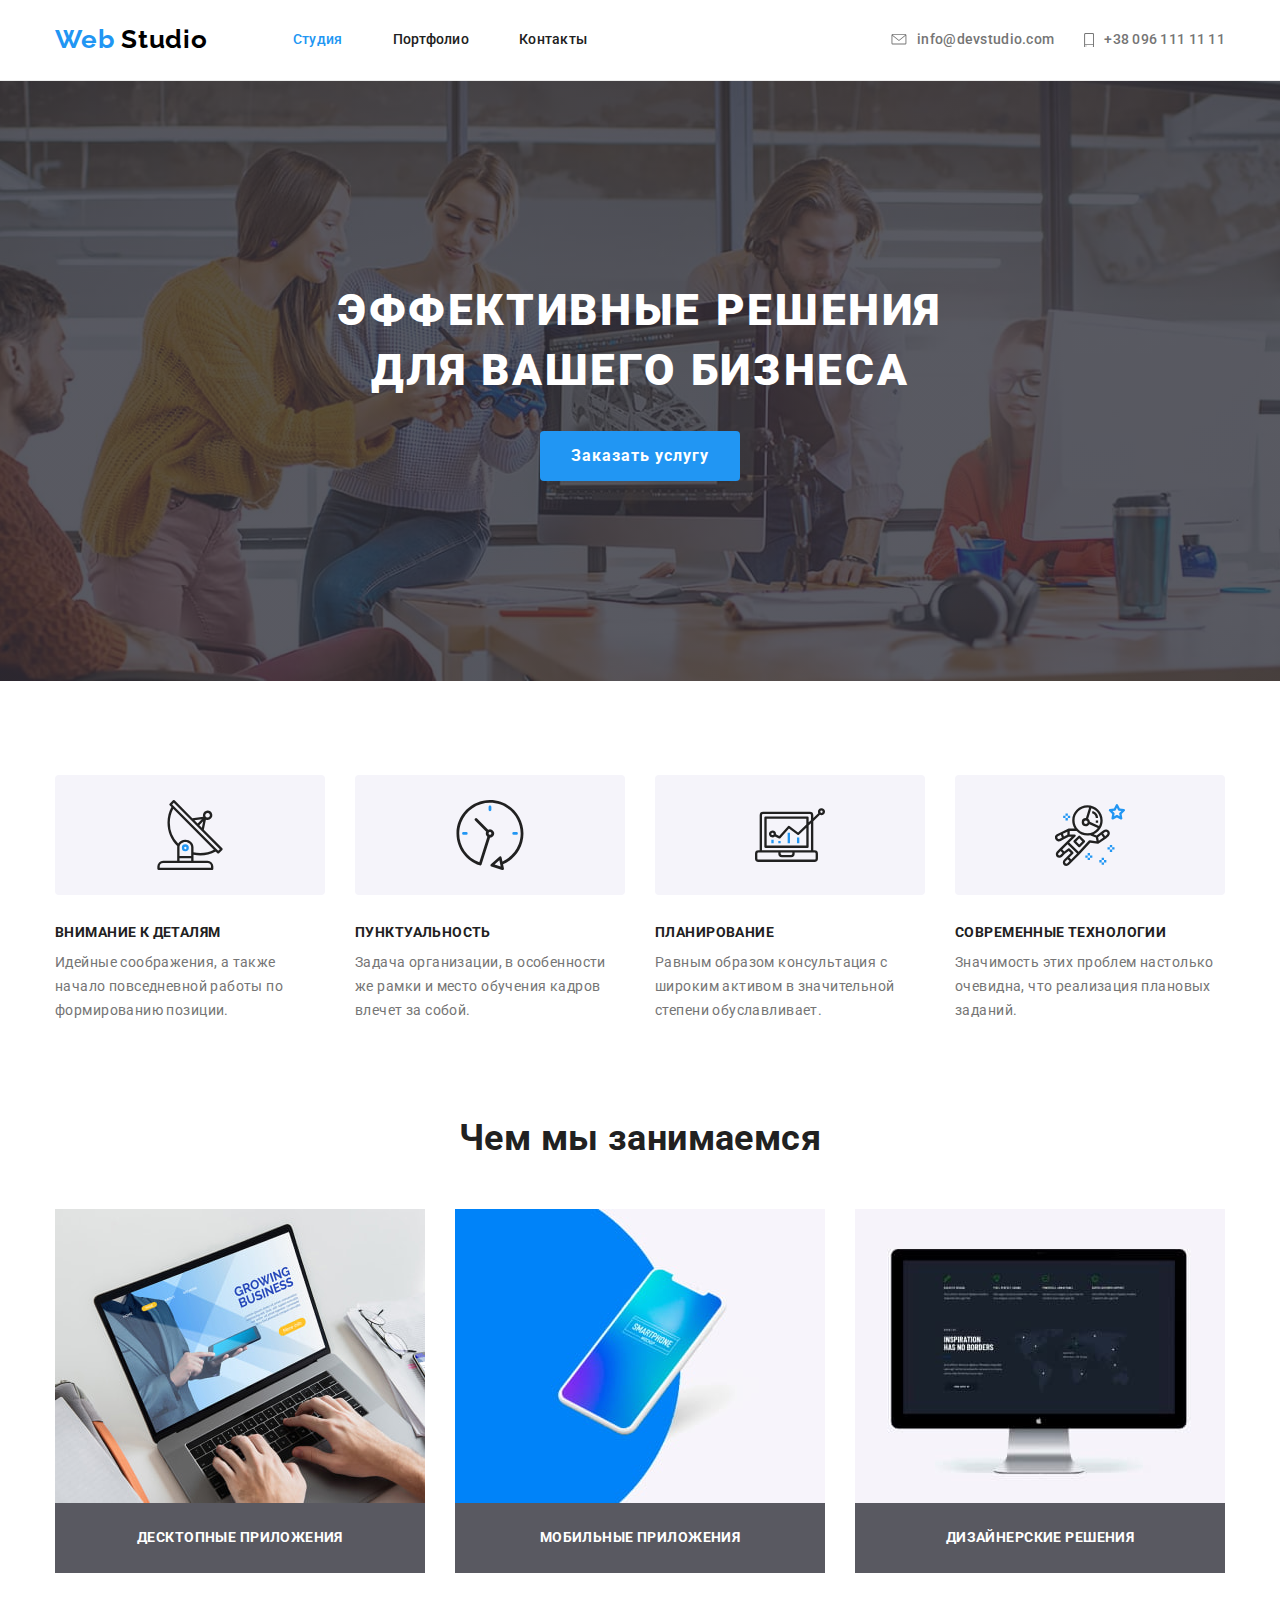
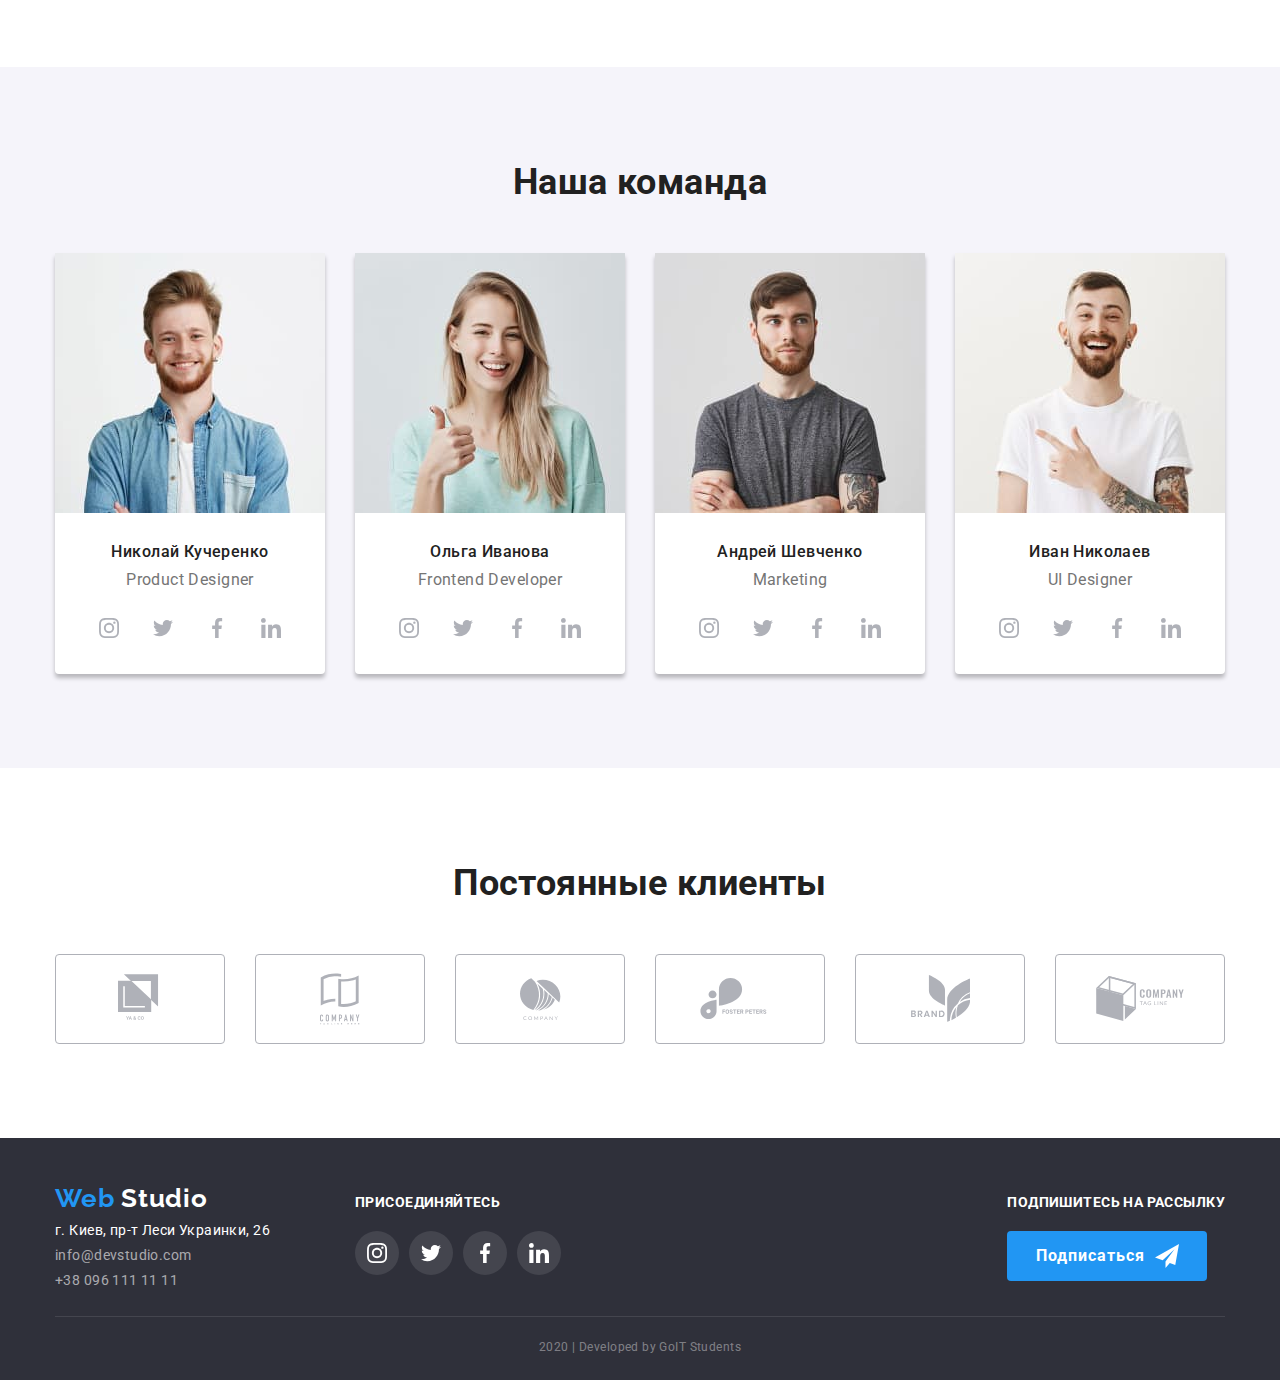
==== index.html @ 485a9eb7 "оборачивает контент секций в див контейнер" ====
<!DOCTYPE html>
<html lang="ru">
  <head>
    <meta charset="UTF-8" />
    <meta name="viewport" content="width=device-width, initial-scale=1.0" />
    <title>Вэб-студия</title>
    <link
      href="https://fonts.googleapis.com/css2?family=Raleway:wght@700&family=Roboto:wght@400;500;700;900&display=swap"
      rel="stylesheet"
    />
    <link
      rel="stylesheet"
      href="https://cdnjs.cloudflare.com/ajax/libs/modern-normalize/0.6.0/modern-normalize.min.css"
    />
    <link rel="stylesheet" href="./css/styles.css" />
  </head>
  <body>
    <!-- Header -->
    <header class="page-header">
      <div class="container page-header__container">
        <nav class="site-nav">
          <a href="./index.html" class="logo site-nav__logo"
            >Web <span class="logo__text">Studio</span></a
          >
          <ul class="nav-list list">
            <li class="nav-list__item">
              <a
                href="./index.html"
                class="link nav-list__link nav-list__link_current"
                >Студия</a
              >
            </li>
            <li class="nav-list__item">
              <a href="./portfolio.html" class="link nav-list__link"
                >Портфолио</a
              >
            </li>
            <li class="nav-list__item">
              <a href="" class="link nav-list__link">Контакты</a>
            </li>
          </ul>
        </nav>
        <ul class="contacts-list list">
          <li class="contacts-list__item">
            <a
              href="mailto:info@devstudio.com"
              class="contacts-list__link link"
              aria-label="Написать на электорнную почту info@devstudio.com"
              ><svg class="contacts-icon" width="16" height="11.2">
                <use href="./images/symbol-defs.svg#envelope"></use></svg
              >info@devstudio.com</a
            >
          </li>
          <li class="contacts-list__item">
            <a
              href="tel:+380961111111"
              class="contacts-list__link link"
              aria-label="Позвонить по номеру +380961111111"
              ><svg class="contacts-icon" width="10" height="14.94">
                <use href="./images/symbol-defs.svg#smartphone"></use>
              </svg>
              +38 096 111 11 11</a
            >
          </li>
        </ul>
      </div>
    </header>
    <main>
      <!-- Hero -->
      <section class="hero">
        <h1 class="hero__title">Эффективные решения для вашего бизнеса</h1>
        <a href="" class="link button hero__button" aria-label="Заказать услугу"
          >Заказать услугу</a
        >
      </section>
      <!-- Features -->
      <section class="section features">
        <div class="container">
          <h2 class="visually-hidden section__title">Наши преимущества</h2>
          <ul class="list features-list cards">
            <li class="features-list__item">
              <svg class="features-list__icon" width="270" height="120">
                <use href="./images/symbol-defs.svg#antenna"></use>
              </svg>
              <h3 class="title features-list__title">Внимание к деталям</h3>
              <p class="features-list__text">
                Идейные соображения, а также начало повседневной работы по
                формированию позиции.
              </p>
            </li>
            <li class="features-list__item">
              <svg class="features-list__icon" width="270" height="120">
                <use href="./images/symbol-defs.svg#clock"></use>
              </svg>
              <h3 class="title features-list__title">Пунктуальность</h3>
              <p class="features-list__text">
                Задача организации, в особенности же рамки и место обучения
                кадров влечет за собой.
              </p>
            </li>
            <li class="features-list__item">
              <svg class="features-list__icon" width="270" height="120">
                <use href="./images/symbol-defs.svg#diagram"></use>
              </svg>
              <h3 class="title features-list__title">Планирование</h3>
              <p class="features-list__text">
                Равным образом консультация с широким активом в значительной
                степени обуславливает.
              </p>
            </li>
            <li class="features-list__item">
              <svg class="features-list__icon" width="270" height="120">
                <use href="./images/symbol-defs.svg#astronaut"></use>
              </svg>
              <h3 class="title features-list__title">Современные технологии</h3>
              <p class="features-list__text">
                Значимость этих проблем настолько очевидна, что реализация
                плановых заданий.
              </p>
            </li>
          </ul>
        </div>
      </section>
      <!-- Benefits -->
      <section class="section benefits">
        <div class="container">
          <h2 class="section__title title">Чем мы занимаемся</h2>
          <ul class="list benefits-list cards">
            <li class="benefits-list__item">
              <img
                src="./images/desktop-apps-image.jpg"
                alt="ноутбук"
                width="370"
                height="294"
              />
              <h3 class="benefits-list__title">Десктопные приложения</h3>
            </li>
            <li class="benefits-list__item">
              <img
                src="./images/mobile-apps-image.jpg"
                alt="смартфон"
                width="370"
                height="294"
              />
              <h3 class="benefits-list__title">Мобильные приложения</h3>
            </li>
            <li class="benefits-list__item">
              <img
                src="./images/design-solutions-image.jpg"
                alt="монитор"
                width="370"
                height="294"
              />
              <h3 class="benefits-list__title">Дизайнерские решения</h3>
            </li>
          </ul>
        </div>
      </section>
      <!-- Team -->
      <section class="team section">
        <div class="container">
          <h2 class="section__title title">Наша команда</h2>
          <ul class="team-list list cards">
            <li class="team-list__item">
              <img
                src="./images/team-photos/john-smith.jpg"
                alt=""
                width="270"
                height="260"
                class="photo"
              />
              <h3 class="title name">Николай Кучеренко</h3>
              <p lang="en" class="pos">Product Designer</p>
              <ul class="socials list">
                <li class="socials__item">
                  <a
                    href=""
                    aria-label="ссылка на Instagram"
                    class="socials__link link"
                    ><svg class="socials-icon" width="20" height="20">
                      <use href="./images/symbol-defs.svg#instagram"></use></svg
                  ></a>
                </li>
                <li class="socials__item">
                  <a
                    href=""
                    aria-label="ссылка на Twitter"
                    class="socials__link link"
                    ><svg class="socials-icon" width="20" height="20">
                      <use href="./images/symbol-defs.svg#twitter"></use></svg
                  ></a>
                </li>
                <li class="socials__item">
                  <a
                    href=""
                    aria-label="ссылка на Facebook"
                    class="socials__link link"
                    ><svg class="socials-icon" width="20" height="20">
                      <use href="./images/symbol-defs.svg#facebook"></use></svg
                  ></a>
                </li>
                <li class="socials__item">
                  <a
                    href=""
                    aria-label="ссылка на LinkedIn"
                    class="socials__link link"
                    ><svg class="socials-icon" width="20" height="20">
                      <use href="./images/symbol-defs.svg#linkedin"></use></svg
                  ></a>
                </li>
              </ul>
            </li>
            <li class="team-list__item">
              <img
                src="./images/team-photos/marta-stewart.jpg"
                alt=""
                width="270"
                height="260"
                class="photo"
              />
              <h3 class="title name">Ольга Иванова</h3>
              <p lang="en" class="pos">Frontend Developer</p>
              <ul class="socials list">
                <li class="socials__item">
                  <a
                    href=""
                    aria-label="ссылка на Instagram"
                    class="socials__link link"
                    ><svg class="socials-icon" width="20" height="20">
                      <use href="./images/symbol-defs.svg#instagram"></use></svg
                  ></a>
                </li>
                <li class="socials__item">
                  <a
                    href=""
                    aria-label="ссылка на Twitter"
                    class="socials__link link"
                    ><svg class="socials-icon" width="20" height="20">
                      <use href="./images/symbol-defs.svg#twitter"></use></svg
                  ></a>
                </li>
                <li class="socials__item">
                  <a
                    href=""
                    aria-label="ссылка на Facebook"
                    class="socials__link link"
                    ><svg class="socials-icon" width="20" height="20">
                      <use href="./images/symbol-defs.svg#facebook"></use></svg
                  ></a>
                </li>
                <li class="socials__item">
                  <a
                    href=""
                    aria-label="ссылка на LinkedIn"
                    class="socials__link link"
                    ><svg class="socials-icon" width="20" height="20">
                      <use href="./images/symbol-defs.svg#linkedin"></use></svg
                  ></a>
                </li>
              </ul>
            </li>
            <li class="team-list__item">
              <img
                src="./images/team-photos/robert-jakis.jpg"
                alt=""
                width="270"
                height="260"
                class="photo"
              />
              <h3 class="title name">Андрей Шевченко</h3>
              <p lang="en" class="pos">Marketing</p>
              <ul class="socials list">
                <li class="socials__item">
                  <a
                    href=""
                    aria-label="ссылка на Instagram"
                    class="socials__link link"
                    ><svg class="socials-icon" width="20" height="20">
                      <use href="./images/symbol-defs.svg#instagram"></use></svg
                  ></a>
                </li>
                <li class="socials__item">
                  <a
                    href=""
                    aria-label="ссылка на Twitter"
                    class="socials__link link"
                    ><svg class="socials-icon" width="20" height="20">
                      <use href="./images/symbol-defs.svg#twitter"></use></svg
                  ></a>
                </li>
                <li class="socials__item">
                  <a
                    href=""
                    aria-label="ссылка на Facebook"
                    class="socials__link link"
                    ><svg class="socials-icon" width="20" height="20">
                      <use href="./images/symbol-defs.svg#facebook"></use></svg
                  ></a>
                </li>
                <li class="socials__item">
                  <a
                    href=""
                    aria-label="ссылка на LinkedIn"
                    class="socials__link link"
                    ><svg class="socials-icon" width="20" height="20">
                      <use href="./images/symbol-defs.svg#linkedin"></use></svg
                  ></a>
                </li>
              </ul>
            </li>
            <li class="team-list__item">
              <img
                src="./images/team-photos/martin-doe.jpg"
                alt=""
                width="270"
                height="260"
                class="photo"
              />
              <h3 class="title name">Иван Николаев</h3>
              <p lang="en" class="pos">UI Designer</p>
              <ul class="socials list">
                <li class="socials__item">
                  <a
                    href=""
                    aria-label="ссылка на Instagram"
                    class="socials__link link"
                    ><svg class="socials-icon" width="20" height="20">
                      <use href="./images/symbol-defs.svg#instagram"></use></svg
                  ></a>
                </li>
                <li class="socials__item">
                  <a
                    href=""
                    aria-label="ссылка на Twitter"
                    class="socials__link link"
                    ><svg class="socials-icon" width="20" height="20">
                      <use href="./images/symbol-defs.svg#twitter"></use></svg
                  ></a>
                </li>
                <li class="socials__item">
                  <a
                    href=""
                    aria-label="ссылка на Facebook"
                    class="socials__link link"
                    ><svg class="socials-icon" width="20" height="20">
                      <use href="./images/symbol-defs.svg#facebook"></use></svg
                  ></a>
                </li>
                <li class="socials__item">
                  <a
                    href=""
                    aria-label="ссылка на LinkedIn"
                    class="socials__link link"
                    ><svg class="socials-icon" width="20" height="20">
                      <use href="./images/symbol-defs.svg#linkedin"></use></svg
                  ></a>
                </li>
              </ul>
            </li>
          </ul>
        </div>
      </section>
      <!-- Список клиентов -->
      <section class="clients section">
        <div class="container">
          <h2 class="section__title title">Постоянные клиенты</h2>
          <ul class="clients-list list cards">
            <li class="clients-list__item">
              <a
                href=""
                aria-label="ссылка на сайт клиента"
                class="clients-list__link link"
              >
                <svg
                  class="clients-list__logo"
                  width="44.27px"
                  height="49.23px"
                >
                  <use href="./images/symbol-defs.svg#logo1"></use>
                </svg>
              </a>
            </li>
            <li class="clients-list__item">
              <a
                href=""
                aria-label="ссылка на сайт клиента"
                class="clients-list__link link"
              >
                <svg class="clients-list__logo" width="40px" height="52px">
                  <use href="./images/symbol-defs.svg#logo2"></use>
                </svg>
              </a>
            </li>
            <li class="clients-list__item">
              <a
                href=""
                aria-label="ссылка на сайт клиента"
                class="clients-list__link link"
                ><svg class="clients-list__logo" width="41px" height="42.6px">
                  <use href="./images/symbol-defs.svg#logo3"></use>
                </svg>
              </a>
            </li>
            <li class="clients-list__item">
              <a
                href=""
                aria-label="ссылка на сайт клиента"
                class="clients-list__link link"
              >
                <svg
                  class="clients-list__logo"
                  width="79.66px"
                  height="42.02px"
                >
                  <use href="./images/symbol-defs.svg#logo4"></use>
                </svg>
              </a>
            </li>
            <li class="clients-list__item">
              <a
                href=""
                aria-label="ссылка на сайт клиента"
                class="clients-list__link link"
              >
                <svg class="clients-list__logo" width="59px" height="47px">
                  <use href="./images/symbol-defs.svg#logo5"></use></svg
              ></a>
            </li>
            <li class="clients-list__item">
              <a
                href=""
                aria-label="ссылка на сайт клиента"
                class="clients-list__link link"
                ><svg
                  class="clients-list__logo"
                  width="88.48px"
                  height="45.44px"
                >
                  <use href="./images/symbol-defs.svg#logo6"></use></svg
              ></a>
            </li>
          </ul>
        </div>
      </section>
    </main>
    <!-- Футер -->
    <footer class="footer">
      <div class="container footer-container">
        <address class="address-block">
          <a href="./index.html" class="logo"
            >Web <span class="logo__text_inverse">Studio</span></a
          >
          <p class="address">г. Киев, пр-т Леси Украинки, 26</p>
          <ul class="footer-contacts list">
            <li class="footer-contacts__item">
              <a
                href="mailto:info@devstudio.com"
                class="footer-contacts__link link"
                >info@devstudio.com</a
              >
            </li>
            <li class="footer-contacts__item">
              <a href="tel:+380961111111" class="footer-contacts__link link"
                >+38 096 111 11 11</a
              >
            </li>
          </ul>
        </address>
        <div class="socials-block">
          <!-- Призыв -->
          <b class="subscribe">присоединяйтесь</b>
          <ul class="socials list footer-socials">
            <li class="socials__item">
              <a
                href=""
                aria-label="ссылка на Instagram"
                class="socials__link link footer-socials__link"
                ><svg class="socials-icon" width="20" height="20">
                  <use href="./images/symbol-defs.svg#instagram"></use></svg
              ></a>
            </li>
            <li class="socials__item">
              <a
                href=""
                aria-label="ссылка на Twitter"
                class="socials__link link footer-socials__link"
                ><svg class="socials-icon" width="20" height="20">
                  <use href="./images/symbol-defs.svg#twitter"></use></svg
              ></a>
            </li>
            <li class="socials__item">
              <a
                href=""
                aria-label="ссылка на Facebook"
                class="socials__link link footer-socials__link"
                ><svg class="socials-icon" width="20" height="20">
                  <use href="./images/symbol-defs.svg#facebook"></use></svg
              ></a>
            </li>
            <li class="socials__item">
              <a
                href=""
                aria-label="ссылка на LinkedIn"
                class="socials__link link footer-socials__link"
                ><svg class="socials-icon" width="20" height="20">
                  <use href="./images/symbol-defs.svg#linkedin"></use></svg
              ></a>
            </li>
          </ul>
        </div>
        <div class="subscribe-block">
          <!-- Призыв -->
          <b class="subscribe">Подпишитесь на рассылку</b>
          <!-- Форма подписки (пока не размечаем) -->
          <button type="button" class="button subscribe__button">
            Подписаться
            <svg class="send-icon" width="24" height="24">
              <use href="./images/symbol-defs.svg#send"></use>
            </svg>
          </button>
        </div>
      </div>
      <p lang="en" class="copyright">2020 | Developed by GoIT Students</p>
    </footer>
  </body>
</html>
---- css/styles.css ----
/* Нормализация по задаче от ментора*/
html {
  box-sizing: border-box;
}

*,
*::before,
*::after {
  box-sizing: inherit;
}

img {
  display: block;
  max-width: 100%;
  height: auto;
}

p {
  margin-top: 0;
  margin-bottom: 0;
}

address {
  font-style: normal;
}

/* основной цвет текста #757575; */
/* цвет текста заголовков #212121; */
/* белый #ffffff; */
/* цвет для ховера - акцент#2196f3; */
/* вторичный цвет фона #f5f4fa; */
/* цвет фона футера #2F303A; */
/* вторичный цвет текста футера rgba(255, 255, 255, 0.6); */
/* дополнительный цвет фона элементов rgba(47, 48, 58, 0.8);*/

:root {
  --primary-text-color: #757575;
  --title-text-color: #212121;
  --accent-color: #2196f3;
  --primary-white-color: #ffffff;
  --secondary-bg-color: #f5f4fa;
  --footer-bg-color: #2f303a;
  --border-icon-color: #afb1b8;
}

body {
  margin: 0;
  background-color: var(--primary-white-color);
  color: var(--primary-text-color);

  font-family: Roboto, sans-serif;
  letter-spacing: 0.03em;
  font-size: 14px;
}

/* сбрасываю стили спискам, заголовкам и ссылкам*/
.list {
  padding: 0;
  margin: 0;
  list-style: none;
}

.link {
  text-decoration: none;
}

h1,
h2,
h3,
h4,
h5,
h6 {
  margin: 0;
  padding: 0;
}

/* Задаю параметры для спрятанных элементов*/
.visually-hidden {
  position: absolute;
  width: 1px;
  height: 1px;
  margin: -1px;
  border: 0;
  padding: 0;
  clip: rect(0 0 0 0);
  overflow: hidden;
}
/*Задаю всем заголовкам цвет*/
.title {
  color: var(--title-text-color);
}

/* Logo */
.logo {
  display: inline-block;

  color: var(--accent-color);

  font-family: Raleway, sans-serif;
  font-weight: 700;
  font-size: 26px;
  letter-spacing: 0.03em;
  line-height: 1.2;
  text-decoration: none;
}

.logo__text {
  color: #000000;
}

.logo__text_inverse {
  color: var(--primary-white-color);
}

/* Header */
.page-header {
  border-bottom: 1px solid #ececec;
}

.container {
  width: 1200px;
  padding-left: 15px;
  padding-right: 15px;
  margin-left: auto;
  margin-right: auto;
}
.page-header__container {
  display: flex;
}

.site-nav,
.nav-list,
.contacts-list {
  display: flex;
  align-items: center;
}

.site-nav__logo {
  margin-right: 85px;
}

.nav-list__item:not(:last-child) {
  margin-right: 50px;
}

.nav-list__link,
.contacts-list__link {
  display: inline-block;
  padding-bottom: 32px;
  padding-top: 32px;

  font-weight: 500;
  font-size: 14px;
  line-height: 1.14;
  letter-spacing: 0.02em;
}

.nav-list__link {
  color: var(--title-text-color);
}

.nav-list__link:hover,
.nav-list__link:focus,
.contacts-list__link:hover,
.contacts-list__link:focus {
  color: var(--accent-color);
}

.nav-list__link_current {
  color: var(--accent-color);
}

.contacts-list {
  margin-left: auto;
}

.contacts-list__item:not(:last-child) {
  margin-right: 30px;
}

.contacts-list__link {
  display: flex;
  align-items: center;

  color: var(--primary-text-color);
}

.contacts-icon {
  margin-right: 10px;

  fill: currentColor;
}

/* Hero */
.hero {
  height: 600px;
  max-width: 1600px;
  margin-left: auto;
  margin-right: auto;
  padding-top: 200px;
  padding-bottom: 200px;

  background-color: var(--footer-bg-color);
  background-image: linear-gradient(
      rgba(47, 48, 58, 0.8),
      rgba(47, 48, 58, 0.8)
    ),
    url(../images/hero-bg.jpg);
  background-repeat: no-repeat;
  background-position: center;
}

.hero__title {
  width: 696px;
  height: 120px;
  margin-left: auto;
  margin-right: auto;
  margin-bottom: 30px;

  color: var(--primary-white-color);

  font-weight: 900;
  font-size: 44px;
  line-height: 1.36;
  text-align: center;
  letter-spacing: 0.06em;
  text-transform: uppercase;
}

.button {
  width: 200px;
  height: 50px;
  border: 0;
  border-radius: 4px;

  cursor: pointer;

  background-color: var(--accent-color);
  color: var(--primary-white-color);

  font-size: 16px;
  font-weight: 700;
  line-height: 1.87;
  text-align: center;
  letter-spacing: 0.06em;
}

.hero__button {
  display: block;
  margin-left: auto;
  margin-right: auto;
  padding-top: 10px;
  padding-bottom: 10px;
}

/* Секции основного контента*/
.section {
  padding-top: 94px;
  padding-bottom: 94px;
}

.cards {
  display: flex;
  justify-content: space-between;
}

/* Features - спрячем пока полностью заголовок секции */

.features-list__item {
  display: flex;
  flex-direction: column;
  width: 270px;
}

.features {
  padding-bottom: 0;
}

.features-list__title {
  margin-bottom: 10px;

  font-weight: 700;
  font-size: 14px;
  line-height: 1.14;
  text-transform: uppercase;
}

.features-list__text {
  font-size: 14px;
  line-height: 1.71;
}

/* Декорируем список Features иконками*/
.features-list__icon {
  margin-bottom: 30px;

  padding-top: 25px;
  padding-bottom: 25px;
  padding-left: 100px;
  padding-right: 100px;

  border-radius: 4px;

  background-color: var(--secondary-bg-color);
}

/* .features-list__item::before {
  content: "";
  height: 120px;
  border-radius: 4px;
  margin-bottom: 30px;

  background-color: var(--secondary-bg-color);
  background-repeat: no-repeat;
  background-position: center;
} */

/* .antenna::before {
  background-image: url(../images/svg-icons/antenna.svg);
}

.clock::before {
  background-image: url(../images/svg-icons/clock.svg);
}
.diagram::before {
  background-image: url(../images/svg-icons/diagram.svg);
}
.astronaut::before {
  background-image: url(../images/svg-icons/astronaut.svg);
} */

/* Benefits */

.section__title {
  margin-bottom: 50px;

  font-size: 36px;
  font-weight: 700;
  line-height: 1.17;
  text-align: center;
}

/* Позже сделаем эффект накладывания текста с фоном поверх картинки*/
.benefits-list__title {
  height: 70px;
  display: flex;
  align-items: center;
  justify-content: center;

  color: var(--primary-white-color);
  background-color: rgba(47, 48, 58, 0.8);

  font-size: 14px;
  line-height: 1.14;
  text-align: center;
  text-transform: uppercase;
}

/*Команда*/

.team {
  background-color: var(--secondary-bg-color);
}

.team-list__item {
  padding-bottom: 24px;
  border-bottom-left-radius: 4px;
  border-bottom-right-radius: 4px;

  background-color: var(--primary-white-color);
  box-shadow: 0px 4px 4px rgba(0, 0, 0, 0.25);
}

.photo {
  margin-bottom: 30px;
}

.name,
.pos {
  font-size: 16px;
  text-align: center;
}

.name {
  margin-bottom: 10px;
  font-weight: 500;
}

.pos {
  margin-top: 0;
  margin-bottom: 16px;
}

.socials__link {
  display: flex;
  align-items: center;
  justify-content: center;

  width: 44px;
  height: 44px;
  border-radius: 50%;

  color: var(--border-icon-color);
}

.socials__link:hover,
.socials__link:focus {
  color: var(--primary-white-color);
  background-color: var(--accent-color);
}

.socials {
  display: flex;
  justify-content: center;
}

.socials__item:not(:last-child) {
  margin-right: 10px;
}

/* Размечаем иконки соц-сетей */
.socials-icon {
  fill: currentColor;
}

/* Clients*/

.clients-list__link {
  display: flex;
  align-items: center;
  justify-content: center;

  width: 170px;
  height: 90px;

  border: 1px solid var(--border-icon-color);
  border-radius: 4px;

  color: var(--border-icon-color);
}

.clients-list__logo {
  fill: currentColor;
}

.clients-list__link:hover,
.clients-list__link:focus {
  color: var(--accent-color);
  border: 1px solid var(--accent-color);
}

/* Footer */

.footer {
  padding-top: 45px;

  background-color: var(--footer-bg-color);
}
.footer-container {
  display: flex;
  align-items: baseline;
  margin-bottom: 28px;
}

.address-block {
  margin-right: 85px;
}

.subscribe-block {
  margin-left: auto;
}

.address {
  margin-top: 8px;
  margin-bottom: 9px;

  color: var(--primary-white-color);

  font-weight: 400;
}

.footer-contacts__link {
  color: rgba(255, 255, 255, 0.6);
}

.footer-contacts__item:not(:last-child) {
  margin-bottom: 9px;
}

.subscribe {
  display: block;
  margin-bottom: 20px;

  color: var(--primary-white-color);

  line-height: 1.14;
  text-transform: uppercase;
}

.footer-socials__link {
  color: var(--primary-white-color);
  background-color: rgba(255, 255, 255, 0.1);
}

.subscribe__button {
  display: flex;
  justify-content: center;
  align-items: center;
}

.send-icon {
  margin-left: 10px;
  fill: currentColor;
}

.copyright {
  width: 1170px;
  margin-right: auto;
  margin-left: auto;
  padding-top: 18px;
  padding-bottom: 21px;
  border-top: 1px solid rgba(255, 255, 255, 0.1);

  color: rgba(255, 255, 255, 0.4);

  font-size: 12px;
  line-height: 2;
  text-align: center;
}

/*Portfolio*/
.filter {
  display: flex;
  justify-content: center;
  margin-bottom: 50px;
}

.filter__item {
  padding: 6px 22px;
  border: 0;
  border-radius: 4px;

  background-color: var(--secondary-bg-color);
  color: var(--title-text-color);

  font-family: Roboto, sans-serif;
  font-weight: 500;
  font-size: 16px;
  line-height: 1.62;
  letter-spacing: 0.03em;
  text-align: center;
}

.filter__item:hover,
.filter__item:focus {
  background-color: var(--accent-color);
  color: var(--primary-white-color);
  cursor: pointer;
}

.filter__item:not(:last-child) {
  margin-right: 8px;
}

/* Оформление списка карточек*/

.works {
  flex-wrap: wrap;
}

.works-card {
  box-shadow: 0px 4px 4px rgba(0, 0, 0, 0.25);
}

.works-card:nth-child(n + 4) {
  margin-top: 30px;
}

.works-card__content {
  padding-top: 20px;
  padding-bottom: 20px;
  padding-right: 24px;
  padding-left: 24px;

  border-bottom: 1px solid #eeeeee;
  border-left: 1px solid #eeeeee;
  border-right: 1px solid #eeeeee;
}

.works-card__title {
  margin-bottom: 4px;

  font-size: 18px;
  line-height: 2;
  letter-spacing: 0.06em;
}

.works-card__category {
  color: var(--primary-text-color);
  font-size: 16px;
  line-height: 1.87;
}

.works-card__desc {
  display: none;

  background-color: var(--accent-color);
  color: var(--primary-white-color);

  font-size: 18px;
  line-height: 1.56;
}
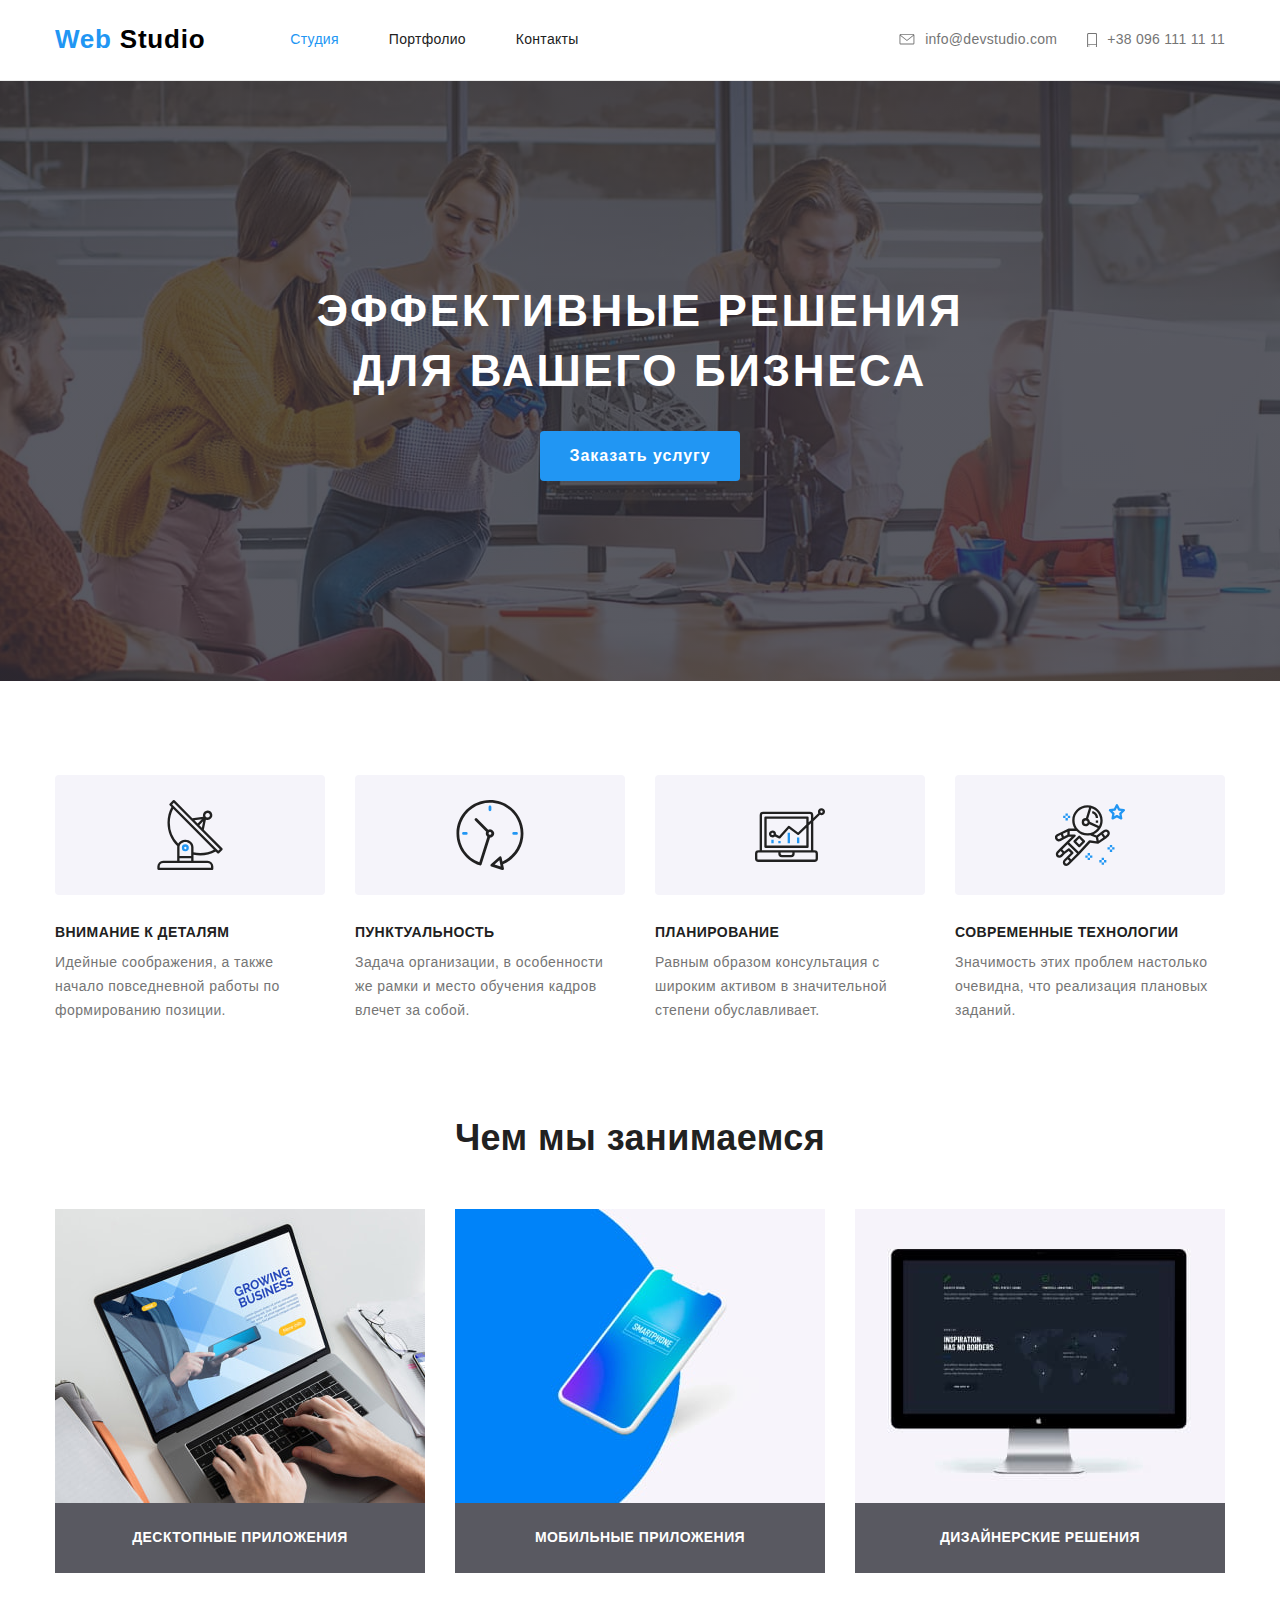
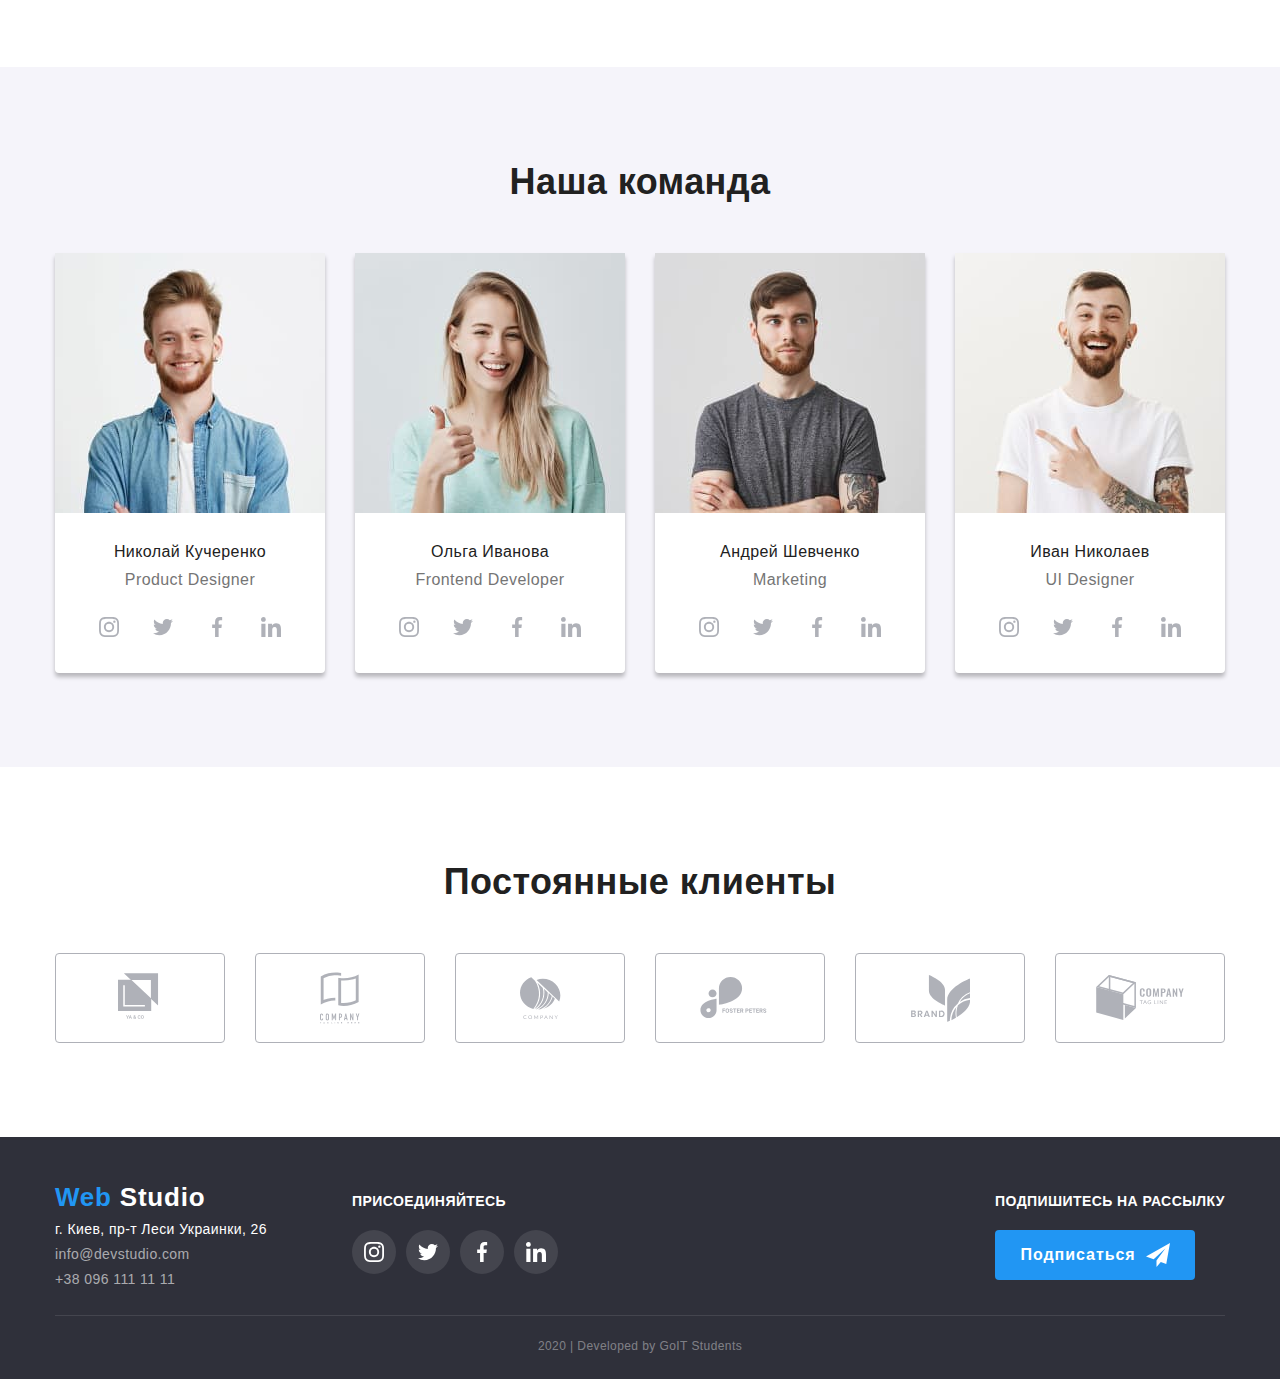
==== commit 297ca6f5: "тест  убирает шрифт и нормализацию" ====
--- a/index.html
+++ b/index.html
@@ -4,14 +4,7 @@
     <meta charset="UTF-8" />
     <meta name="viewport" content="width=device-width, initial-scale=1.0" />
     <title>Вэб-студия</title>
-    <link
-      href="https://fonts.googleapis.com/css2?family=Raleway:wght@700&family=Roboto:wght@400;500;700;900&display=swap"
-      rel="stylesheet"
-    />
-    <link
-      rel="stylesheet"
-      href="https://cdnjs.cloudflare.com/ajax/libs/modern-normalize/0.6.0/modern-normalize.min.css"
-    />
+
     <link rel="stylesheet" href="./css/styles.css" />
   </head>
   <body>
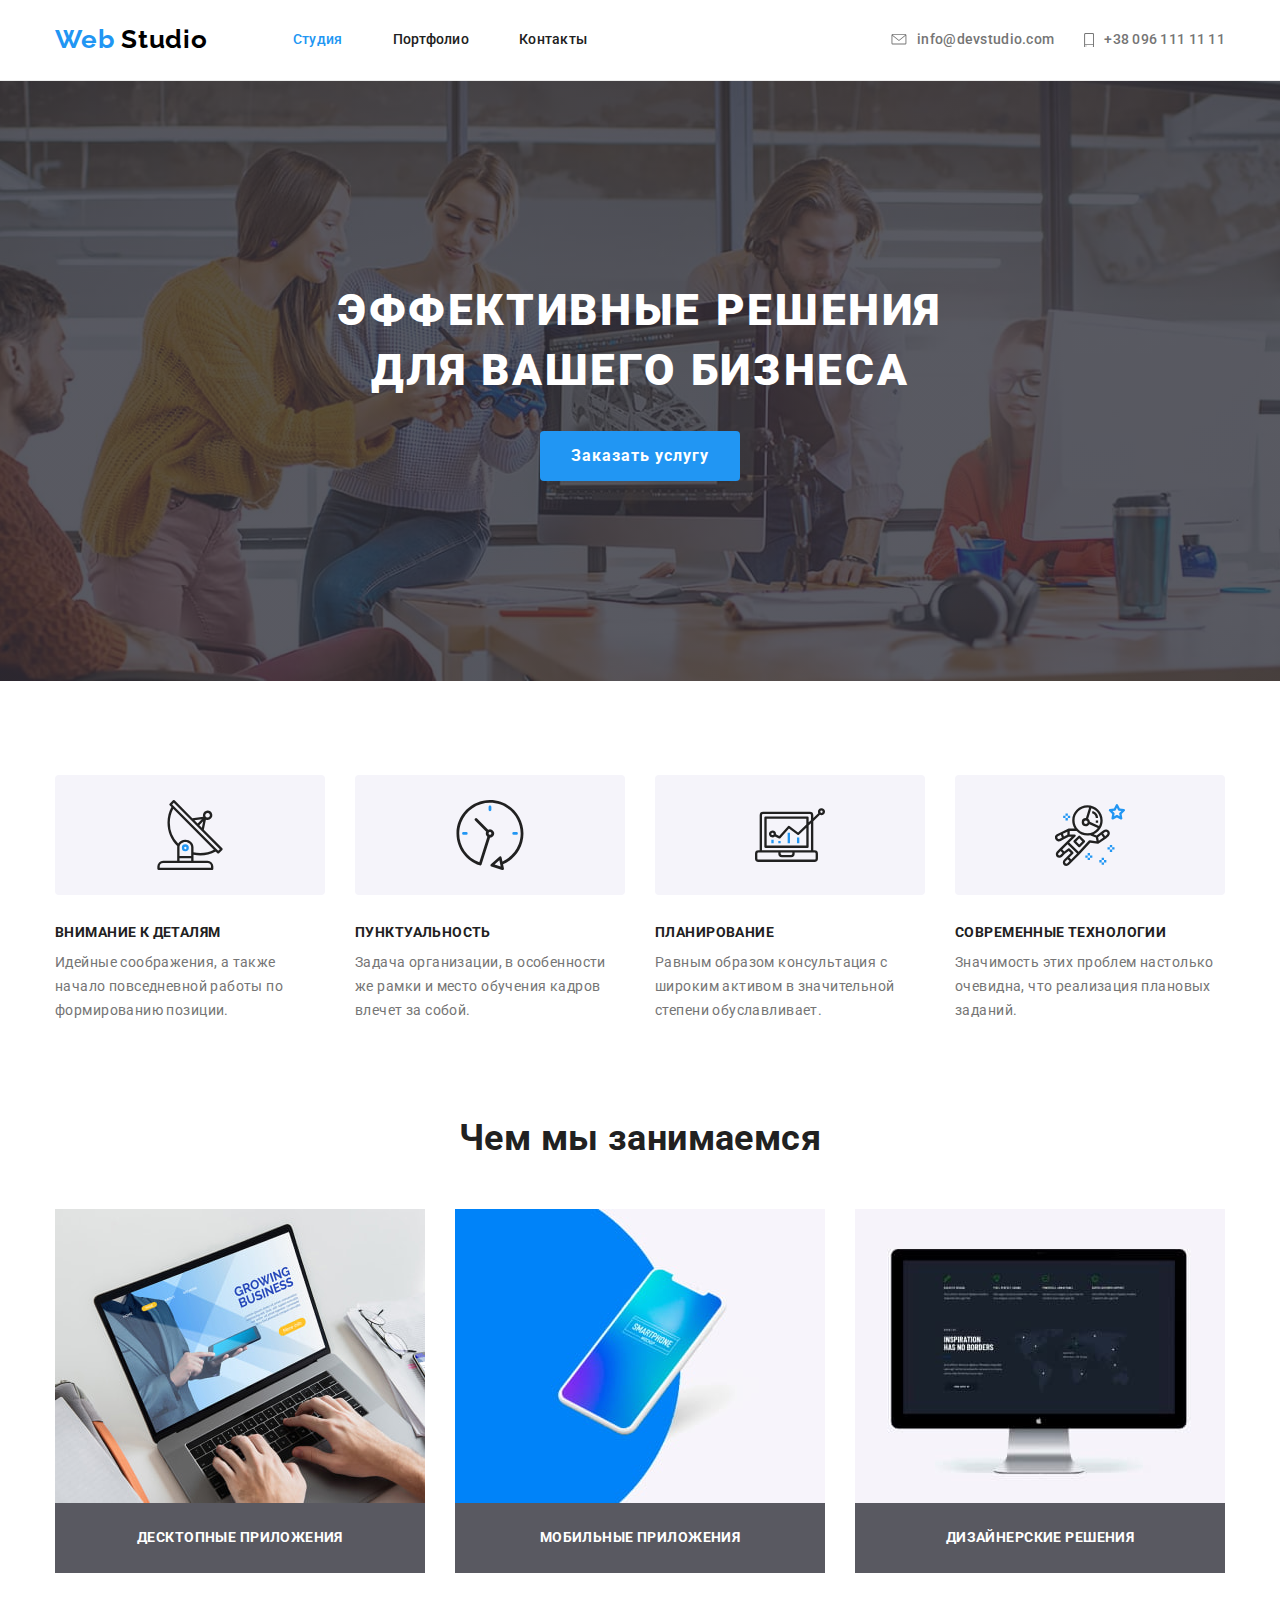
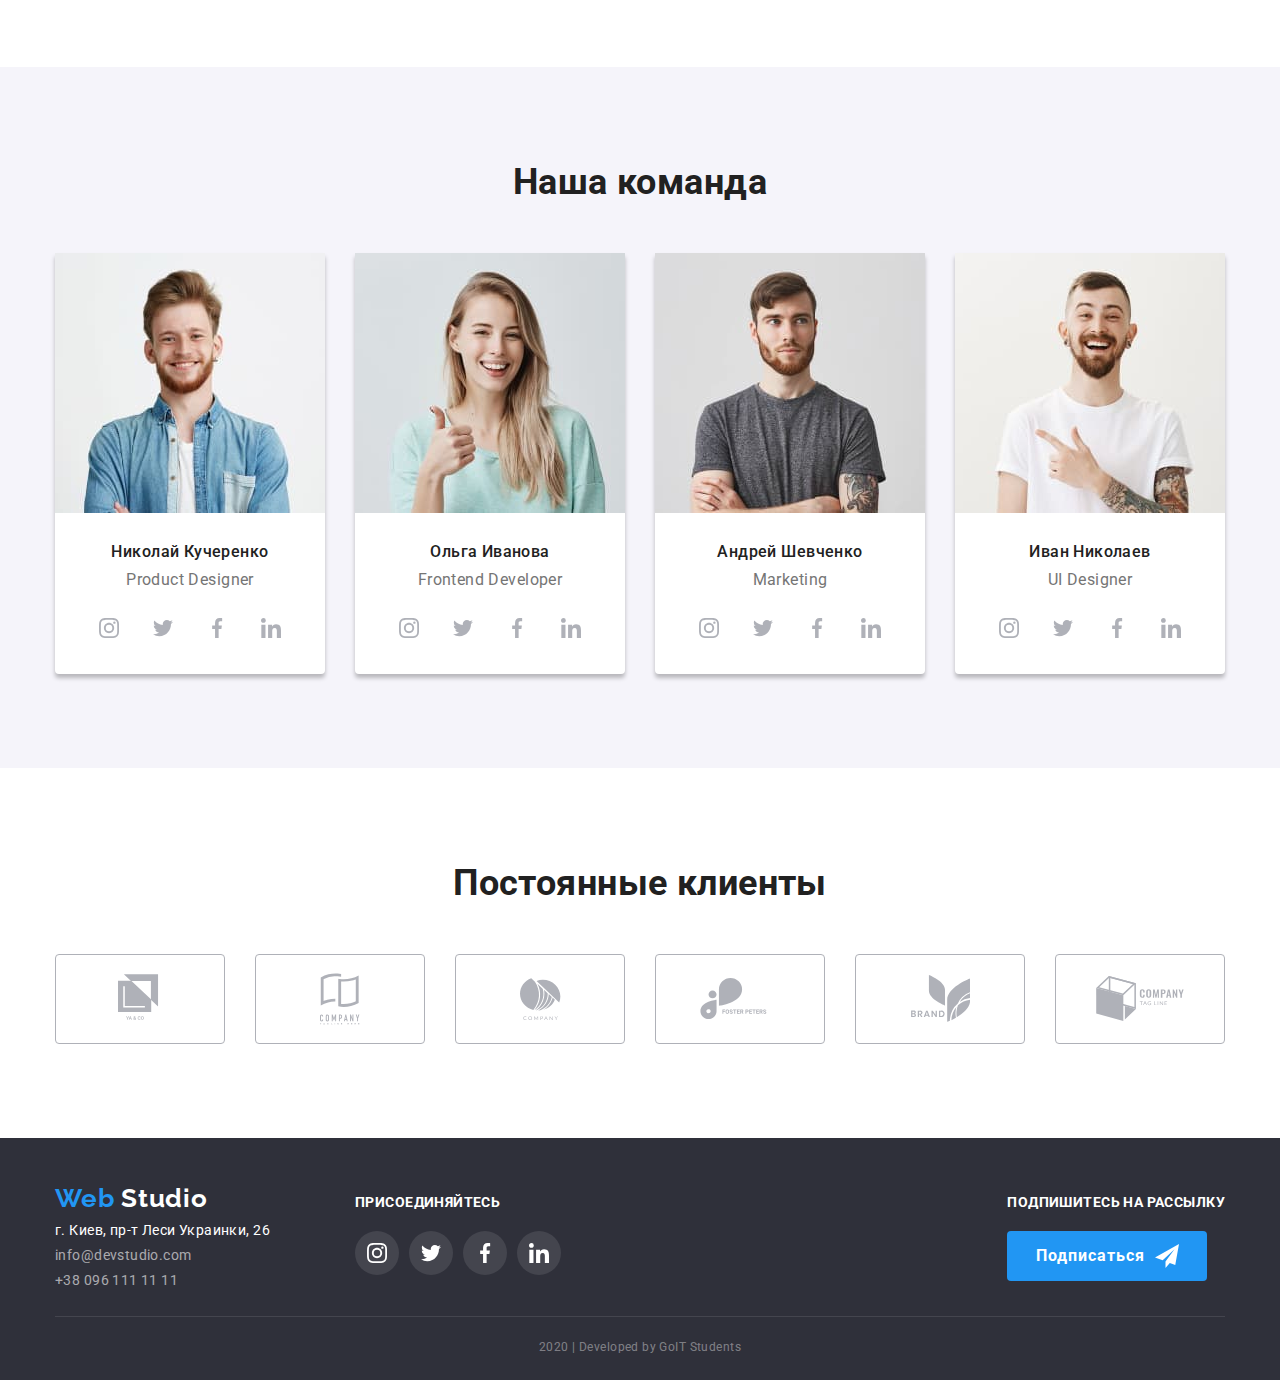
==== commit 5a6f9f9c: "возвращает нормализацию и шрифт" ====
--- a/index.html
+++ b/index.html
@@ -4,7 +4,14 @@
     <meta charset="UTF-8" />
     <meta name="viewport" content="width=device-width, initial-scale=1.0" />
     <title>Вэб-студия</title>
-
+    <link
+      href="https://fonts.googleapis.com/css2?family=Raleway:wght@700&family=Roboto:wght@400;500;700;900&display=swap"
+      rel="stylesheet"
+    />
+    <link
+      rel="stylesheet"
+      href="https://cdnjs.cloudflare.com/ajax/libs/modern-normalize/0.6.0/modern-normalize.min.css"
+    />
     <link rel="stylesheet" href="./css/styles.css" />
   </head>
   <body>
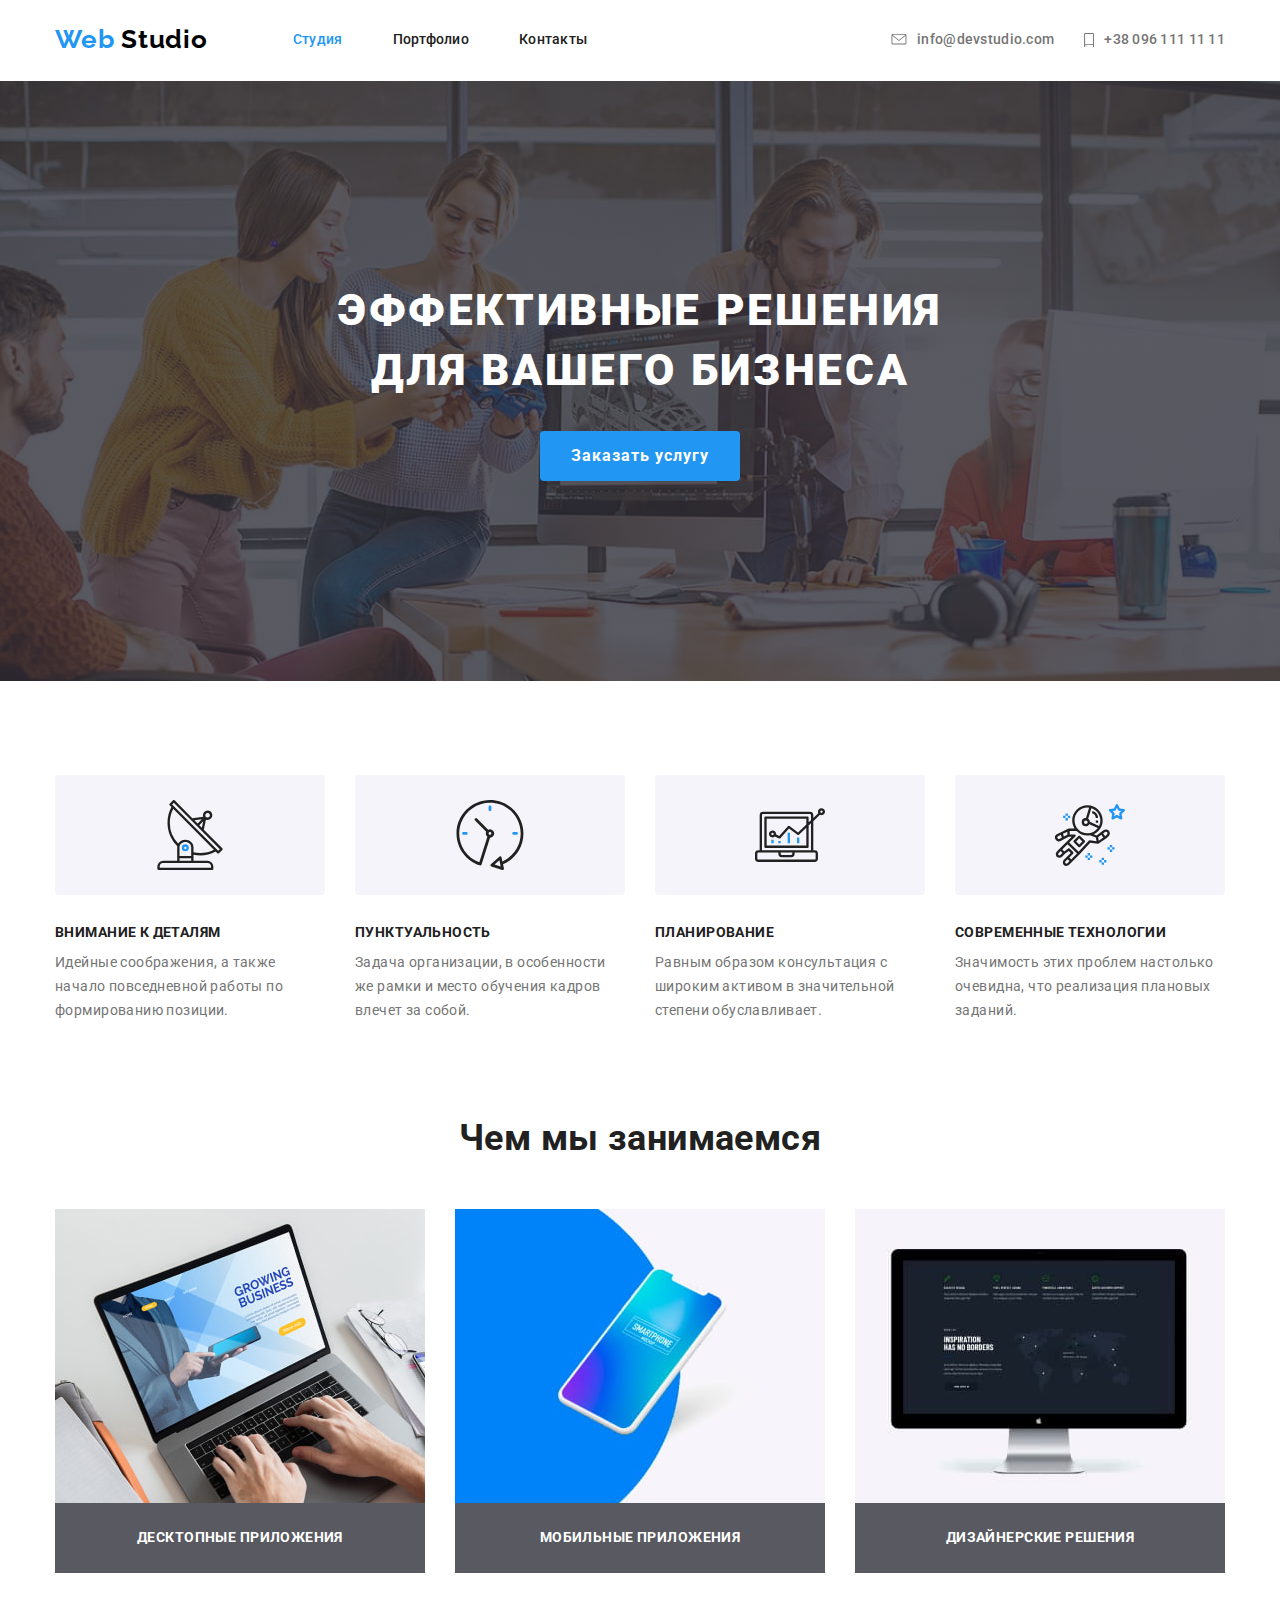
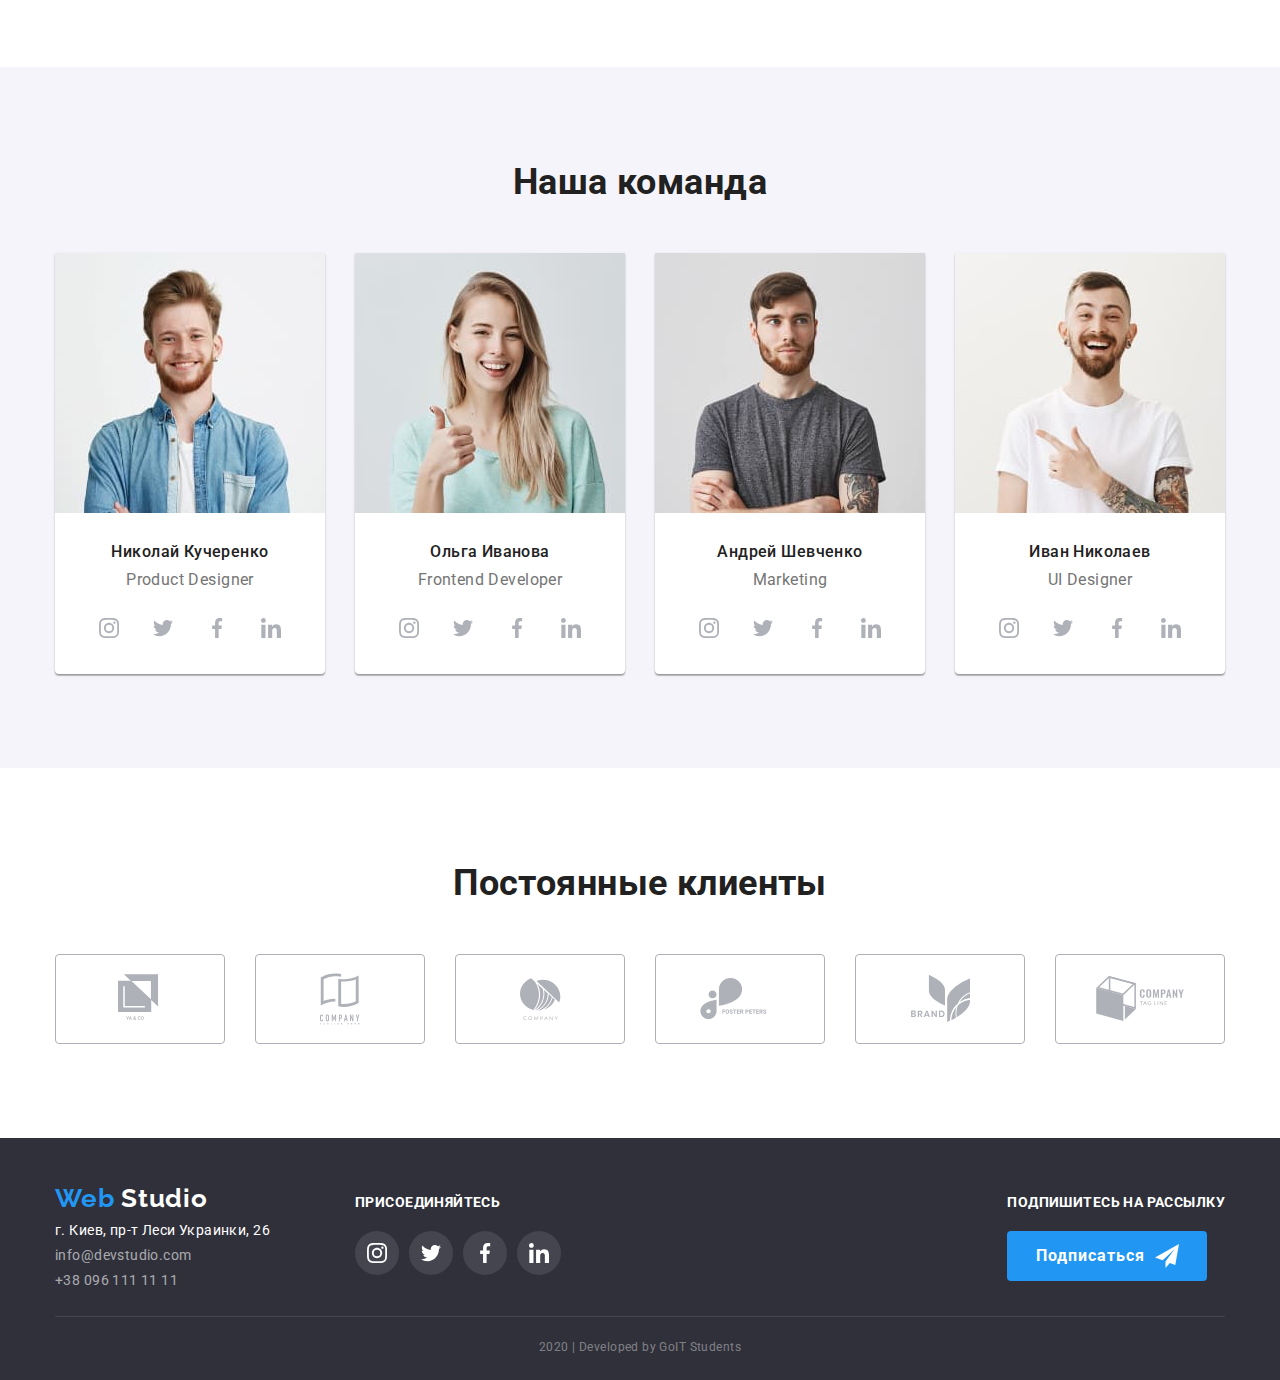
==== commit cd31efed: "обновляет тени и убирает бордер хэдера главной страницы" ====
--- a/index.html
+++ b/index.html
@@ -16,10 +16,10 @@
   </head>
   <body>
     <!-- Header -->
-    <header class="page-header">
+    <header class="page-header page-header_main">
       <div class="container page-header__container">
         <nav class="site-nav">
-          <a href="./index.html" class="logo site-nav__logo"
+          <a href="./index.html" class="logo link site-nav__logo"
             >Web <span class="logo__text">Studio</span></a
           >
           <ul class="nav-list list">
@@ -69,9 +69,13 @@
       <!-- Hero -->
       <section class="hero">
         <h1 class="hero__title">Эффективные решения для вашего бизнеса</h1>
-        <a href="" class="link button hero__button" aria-label="Заказать услугу"
-          >Заказать услугу</a
+        <button
+          type="button"
+          class="button hero__button"
+          aria-label="Заказать услугу"
         >
+          Заказать услугу
+        </button>
       </section>
       <!-- Features -->
       <section class="section features">
@@ -445,82 +449,84 @@
     </main>
     <!-- Футер -->
     <footer class="footer">
-      <div class="container footer-container">
-        <address class="address-block">
-          <a href="./index.html" class="logo"
-            >Web <span class="logo__text_inverse">Studio</span></a
-          >
-          <p class="address">г. Киев, пр-т Леси Украинки, 26</p>
-          <ul class="footer-contacts list">
-            <li class="footer-contacts__item">
-              <a
-                href="mailto:info@devstudio.com"
-                class="footer-contacts__link link"
-                >info@devstudio.com</a
-              >
-            </li>
-            <li class="footer-contacts__item">
-              <a href="tel:+380961111111" class="footer-contacts__link link"
-                >+38 096 111 11 11</a
-              >
-            </li>
-          </ul>
-        </address>
-        <div class="socials-block">
-          <!-- Призыв -->
-          <b class="subscribe">присоединяйтесь</b>
-          <ul class="socials list footer-socials">
-            <li class="socials__item">
-              <a
-                href=""
-                aria-label="ссылка на Instagram"
-                class="socials__link link footer-socials__link"
-                ><svg class="socials-icon" width="20" height="20">
-                  <use href="./images/symbol-defs.svg#instagram"></use></svg
-              ></a>
-            </li>
-            <li class="socials__item">
-              <a
-                href=""
-                aria-label="ссылка на Twitter"
-                class="socials__link link footer-socials__link"
-                ><svg class="socials-icon" width="20" height="20">
-                  <use href="./images/symbol-defs.svg#twitter"></use></svg
-              ></a>
-            </li>
-            <li class="socials__item">
-              <a
-                href=""
-                aria-label="ссылка на Facebook"
-                class="socials__link link footer-socials__link"
-                ><svg class="socials-icon" width="20" height="20">
-                  <use href="./images/symbol-defs.svg#facebook"></use></svg
-              ></a>
-            </li>
-            <li class="socials__item">
-              <a
-                href=""
-                aria-label="ссылка на LinkedIn"
-                class="socials__link link footer-socials__link"
-                ><svg class="socials-icon" width="20" height="20">
-                  <use href="./images/symbol-defs.svg#linkedin"></use></svg
-              ></a>
-            </li>
-          </ul>
+      <div class="container">
+        <div class="footer-container">
+          <address class="address-block">
+            <a href="./index.html" class="logo link"
+              >Web <span class="logo__text_inverse">Studio</span></a
+            >
+            <p class="address">г. Киев, пр-т Леси Украинки, 26</p>
+            <ul class="footer-contacts list">
+              <li class="footer-contacts__item">
+                <a
+                  href="mailto:info@devstudio.com"
+                  class="footer-contacts__link link"
+                  >info@devstudio.com</a
+                >
+              </li>
+              <li class="footer-contacts__item">
+                <a href="tel:+380961111111" class="footer-contacts__link link"
+                  >+38 096 111 11 11</a
+                >
+              </li>
+            </ul>
+          </address>
+          <div class="socials-block">
+            <!-- Призыв -->
+            <b class="subscribe">присоединяйтесь</b>
+            <ul class="socials list footer-socials">
+              <li class="socials__item">
+                <a
+                  href=""
+                  aria-label="ссылка на Instagram"
+                  class="socials__link link footer-socials__link"
+                  ><svg class="socials-icon" width="20" height="20">
+                    <use href="./images/symbol-defs.svg#instagram"></use></svg
+                ></a>
+              </li>
+              <li class="socials__item">
+                <a
+                  href=""
+                  aria-label="ссылка на Twitter"
+                  class="socials__link link footer-socials__link"
+                  ><svg class="socials-icon" width="20" height="20">
+                    <use href="./images/symbol-defs.svg#twitter"></use></svg
+                ></a>
+              </li>
+              <li class="socials__item">
+                <a
+                  href=""
+                  aria-label="ссылка на Facebook"
+                  class="socials__link link footer-socials__link"
+                  ><svg class="socials-icon" width="20" height="20">
+                    <use href="./images/symbol-defs.svg#facebook"></use></svg
+                ></a>
+              </li>
+              <li class="socials__item">
+                <a
+                  href=""
+                  aria-label="ссылка на LinkedIn"
+                  class="socials__link link footer-socials__link"
+                  ><svg class="socials-icon" width="20" height="20">
+                    <use href="./images/symbol-defs.svg#linkedin"></use></svg
+                ></a>
+              </li>
+            </ul>
+          </div>
+          <div class="subscribe-block">
+            <!-- Призыв -->
+            <b class="subscribe">Подпишитесь на рассылку</b>
+            <!-- Форма подписки (пока не размечаем) -->
+            <button type="button" class="button subscribe__button">
+              Подписаться
+              <svg class="send-icon" width="24" height="24">
+                <use href="./images/symbol-defs.svg#send"></use>
+              </svg>
+            </button>
+          </div>
         </div>
-        <div class="subscribe-block">
-          <!-- Призыв -->
-          <b class="subscribe">Подпишитесь на рассылку</b>
-          <!-- Форма подписки (пока не размечаем) -->
-          <button type="button" class="button subscribe__button">
-            Подписаться
-            <svg class="send-icon" width="24" height="24">
-              <use href="./images/symbol-defs.svg#send"></use>
-            </svg>
-          </button>
-        </div>
+        <p lang="en" class="copyright">2020 | Developed by GoIT Students</p>
       </div>
-      <p lang="en" class="copyright">2020 | Developed by GoIT Students</p>
     </footer>
   </body>
 </html>
--- a/css/styles.css
+++ b/css/styles.css
@@ -61,6 +61,7 @@
 }
 
 .link {
+  display: inline-block;
   text-decoration: none;
 }
 
@@ -92,8 +93,6 @@
 
 /* Logo */
 .logo {
-  display: inline-block;
-
   color: var(--accent-color);
 
   font-family: Raleway, sans-serif;
@@ -101,7 +100,6 @@
   font-size: 26px;
   letter-spacing: 0.03em;
   line-height: 1.2;
-  text-decoration: none;
 }
 
 .logo__text {
@@ -116,7 +114,9 @@
 .page-header {
   border-bottom: 1px solid #ececec;
 }
-
+.page-header_main {
+  border-bottom: 1px solid transparent;
+}
 .container {
   width: 1200px;
   padding-left: 15px;
@@ -145,7 +145,6 @@
 
 .nav-list__link,
 .contacts-list__link {
-  display: inline-block;
   padding-bottom: 32px;
   padding-top: 32px;
 
@@ -249,8 +248,6 @@
   display: block;
   margin-left: auto;
   margin-right: auto;
-  padding-top: 10px;
-  padding-bottom: 10px;
 }
 
 /* Секции основного контента*/
@@ -368,7 +365,8 @@
   border-bottom-right-radius: 4px;
 
   background-color: var(--primary-white-color);
-  box-shadow: 0px 4px 4px rgba(0, 0, 0, 0.25);
+  box-shadow: 0px 2px 1px rgba(0, 0, 0, 0.2), 0px 1px 1px rgba(0, 0, 0, 0.14),
+    0px 1px 3px rgba(0, 0, 0, 0.12);
 }
 
 .photo {
@@ -459,7 +457,9 @@
 .footer-container {
   display: flex;
   align-items: baseline;
-  margin-bottom: 28px;
+  padding-bottom: 28px;
+
+  border-bottom: 1px solid rgba(255, 255, 255, 0.1);
 }
 
 .address-block {
@@ -514,12 +514,8 @@
 }
 
 .copyright {
-  width: 1170px;
-  margin-right: auto;
-  margin-left: auto;
   padding-top: 18px;
   padding-bottom: 21px;
-  border-top: 1px solid rgba(255, 255, 255, 0.1);
 
   color: rgba(255, 255, 255, 0.4);
 
@@ -556,6 +552,8 @@
   background-color: var(--accent-color);
   color: var(--primary-white-color);
   cursor: pointer;
+  box-shadow: 0px 2px 2px rgba(0, 0, 0, 0.12), 0px 1px 2px rgba(0, 0, 0, 0.08),
+    0px 3px 1px rgba(0, 0, 0, 0.1);
 }
 
 .filter__item:not(:last-child) {
@@ -568,8 +566,10 @@
   flex-wrap: wrap;
 }
 
-.works-card {
-  box-shadow: 0px 4px 4px rgba(0, 0, 0, 0.25);
+.works-card__link:hover,
+.works-card__link:focus {
+  box-shadow: 1px 4px 6px rgba(0, 0, 0, 0.16), 0px 4px 4px rgba(0, 0, 0, 0.06),
+    0px 1px 1px rgba(0, 0, 0, 0.12);
 }
 
 .works-card:nth-child(n + 4) {
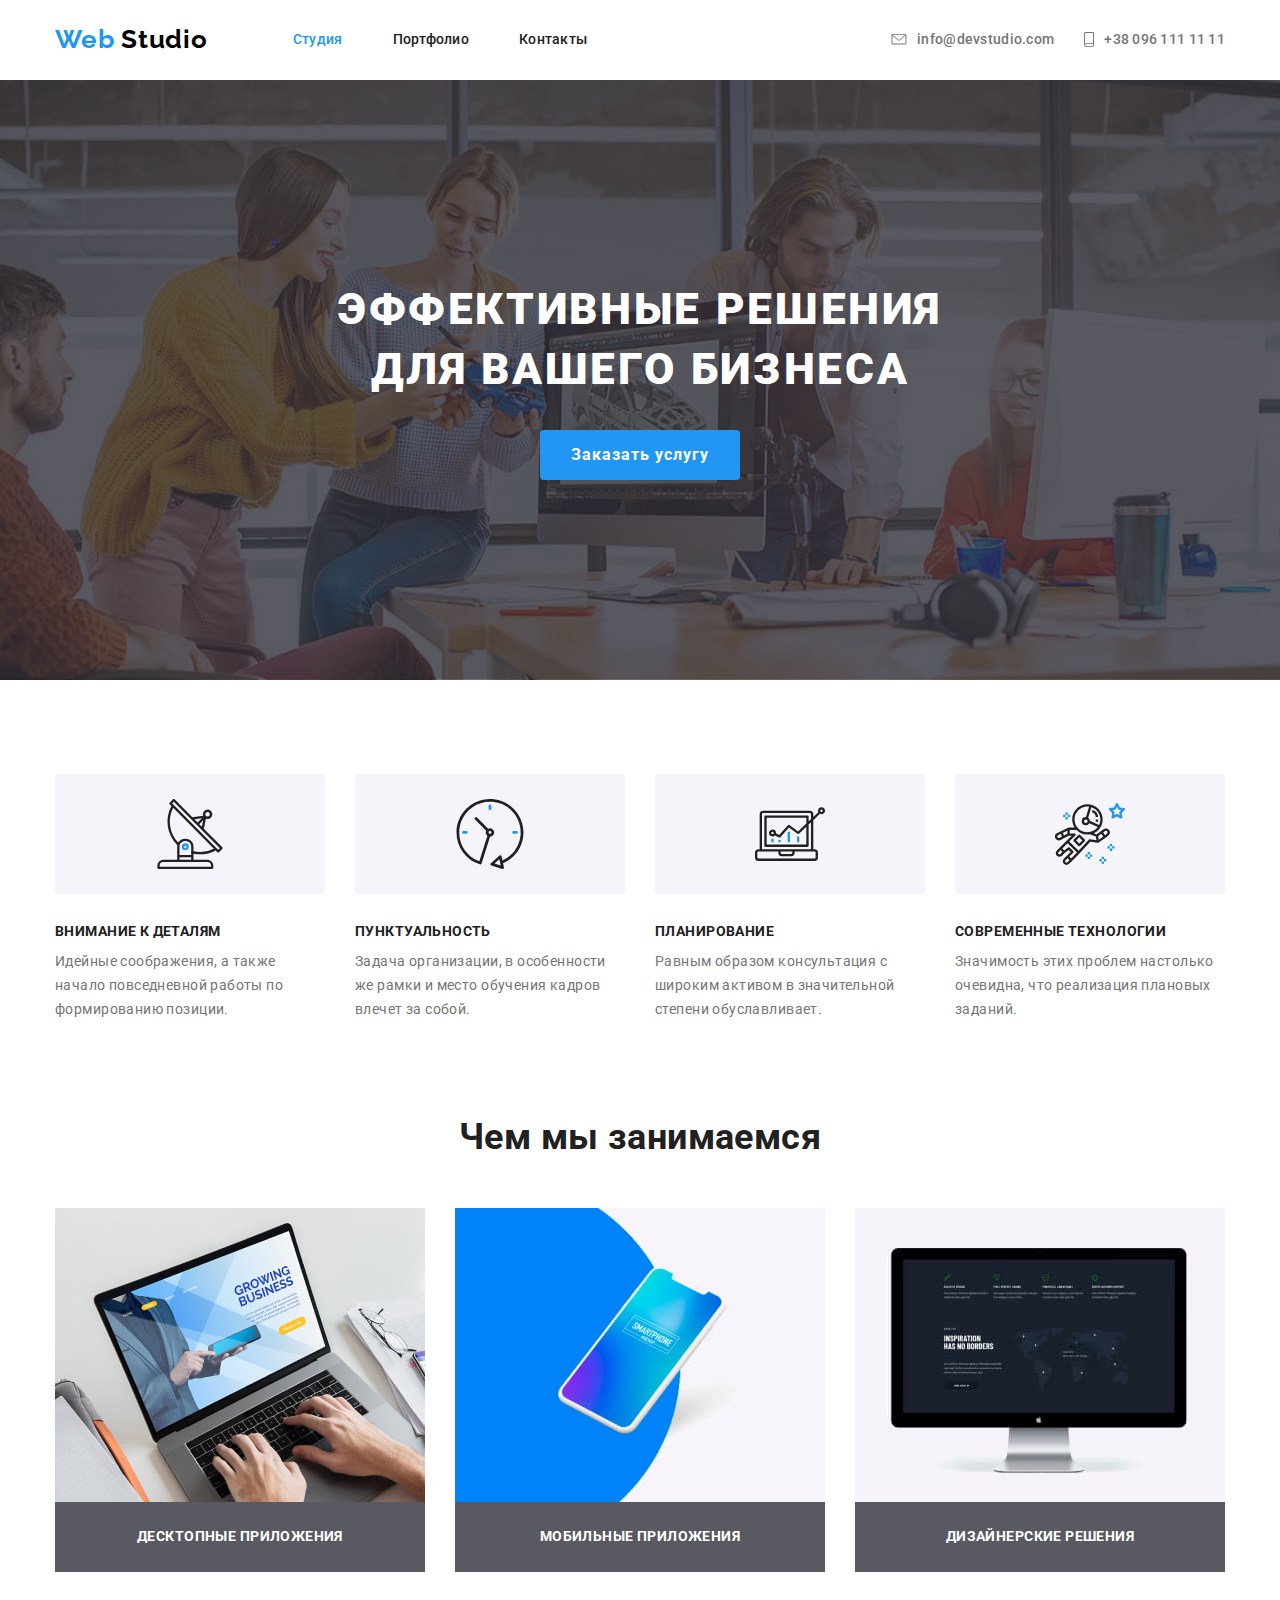
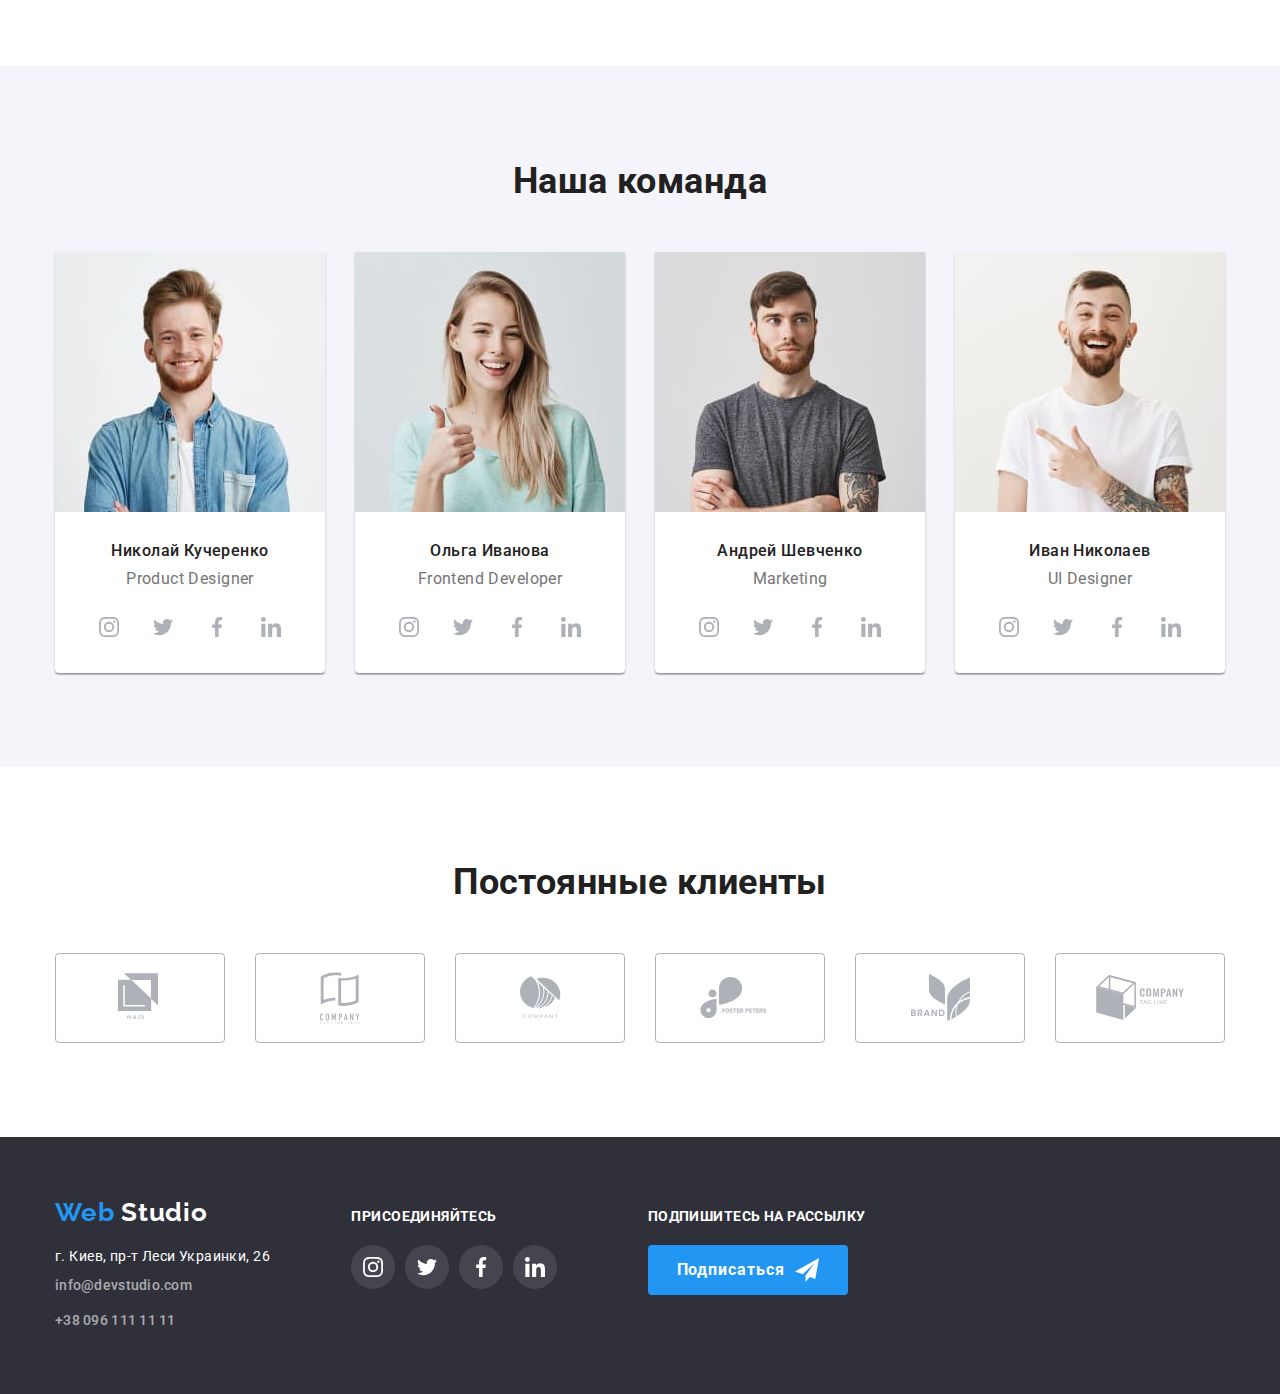
==== commit 3e155af5: "добавляет исправления в классы и стили" ====
--- a/index.html
+++ b/index.html
@@ -18,49 +18,51 @@
     <!-- Header -->
     <header class="page-header page-header_main">
       <div class="container page-header__container">
-        <nav class="site-nav">
-          <a href="./index.html" class="logo link site-nav__logo"
-            >Web <span class="logo__text">Studio</span></a
-          >
-          <ul class="nav-list list">
+        <a href="./index.html" class="link logo nav__logo">
+          Web
+          <span class="logo__text">Studio</span>
+        </a>
+        <nav class="nav">
+          <ul class="list nav-list">
             <li class="nav-list__item">
-              <a
-                href="./index.html"
-                class="link nav-list__link nav-list__link_current"
-                >Студия</a
-              >
+              <a href="./index.html" class="link nav__link nav__link_current">
+                Студия
+              </a>
             </li>
             <li class="nav-list__item">
-              <a href="./portfolio.html" class="link nav-list__link"
-                >Портфолио</a
-              >
+              <a href="./portfolio.html" class="link nav__link">
+                Портфолио
+              </a>
             </li>
             <li class="nav-list__item">
-              <a href="" class="link nav-list__link">Контакты</a>
+              <a href="#" class="link nav__link">Контакты</a>
             </li>
           </ul>
         </nav>
-        <ul class="contacts-list list">
+        <ul class="list contacts-list">
           <li class="contacts-list__item">
             <a
               href="mailto:info@devstudio.com"
-              class="contacts-list__link link"
+              class="link contacts__link"
               aria-label="Написать на электорнную почту info@devstudio.com"
-              ><svg class="contacts-icon" width="16" height="11.2">
-                <use href="./images/symbol-defs.svg#envelope"></use></svg
-              >info@devstudio.com</a
             >
+              <svg class="contacts-icon" width="16" height="11.2">
+                <use href="./images/symbol-defs.svg#envelope"></use>
+              </svg>
+              info@devstudio.com
+            </a>
           </li>
           <li class="contacts-list__item">
             <a
               href="tel:+380961111111"
-              class="contacts-list__link link"
+              class="link contacts__link"
               aria-label="Позвонить по номеру +380961111111"
-              ><svg class="contacts-icon" width="10" height="14.94">
+            >
+              <svg class="contacts-icon" width="10" height="14.94">
                 <use href="./images/symbol-defs.svg#smartphone"></use>
               </svg>
-              +38 096 111 11 11</a
-            >
+              +38 096 111 11 11
+            </a>
           </li>
         </ul>
       </div>
@@ -68,54 +70,48 @@
     <main>
       <!-- Hero -->
       <section class="hero">
-        <h1 class="hero__title">Эффективные решения для вашего бизнеса</h1>
-        <button
-          type="button"
-          class="button hero__button"
-          aria-label="Заказать услугу"
-        >
-          Заказать услугу
-        </button>
+        <div class="hero-block">
+          <h1 class="hero__title">
+            Эффективные решения
+            <br />
+            для вашего бизнеса
+          </h1>
+          <button
+            type="button"
+            class="button hero__button"
+            aria-label="Заказать услугу"
+          >
+            Заказать услугу
+          </button>
+        </div>
       </section>
       <!-- Features -->
       <section class="section features">
         <div class="container">
-          <h2 class="visually-hidden section__title">Наши преимущества</h2>
+          <h2 class="section__title visually-hidden">Наши преимущества</h2>
           <ul class="list features-list cards">
-            <li class="features-list__item">
-              <svg class="features-list__icon" width="270" height="120">
-                <use href="./images/symbol-defs.svg#antenna"></use>
-              </svg>
+            <li class="features-list__item cards__item">
               <h3 class="title features-list__title">Внимание к деталям</h3>
               <p class="features-list__text">
                 Идейные соображения, а также начало повседневной работы по
                 формированию позиции.
               </p>
             </li>
-            <li class="features-list__item">
-              <svg class="features-list__icon" width="270" height="120">
-                <use href="./images/symbol-defs.svg#clock"></use>
-              </svg>
+            <li class="features-list__item cards__item">
               <h3 class="title features-list__title">Пунктуальность</h3>
               <p class="features-list__text">
                 Задача организации, в особенности же рамки и место обучения
                 кадров влечет за собой.
               </p>
             </li>
-            <li class="features-list__item">
-              <svg class="features-list__icon" width="270" height="120">
-                <use href="./images/symbol-defs.svg#diagram"></use>
-              </svg>
+            <li class="features-list__item cards__item">
               <h3 class="title features-list__title">Планирование</h3>
               <p class="features-list__text">
                 Равным образом консультация с широким активом в значительной
                 степени обуславливает.
               </p>
             </li>
-            <li class="features-list__item">
-              <svg class="features-list__icon" width="270" height="120">
-                <use href="./images/symbol-defs.svg#astronaut"></use>
-              </svg>
+            <li class="features-list__item cards__item">
               <h3 class="title features-list__title">Современные технологии</h3>
               <p class="features-list__text">
                 Значимость этих проблем настолько очевидна, что реализация
@@ -128,9 +124,9 @@
       <!-- Benefits -->
       <section class="section benefits">
         <div class="container">
-          <h2 class="section__title title">Чем мы занимаемся</h2>
+          <h2 class="title section__title">Чем мы занимаемся</h2>
           <ul class="list benefits-list cards">
-            <li class="benefits-list__item">
+            <li class="benefits-list__item cards__item">
               <img
                 src="./images/desktop-apps-image.jpg"
                 alt="ноутбук"
@@ -139,7 +135,7 @@
               />
               <h3 class="benefits-list__title">Десктопные приложения</h3>
             </li>
-            <li class="benefits-list__item">
+            <li class="benefits-list__item cards__item">
               <img
                 src="./images/mobile-apps-image.jpg"
                 alt="смартфон"
@@ -148,7 +144,7 @@
               />
               <h3 class="benefits-list__title">Мобильные приложения</h3>
             </li>
-            <li class="benefits-list__item">
+            <li class="benefits-list__item cards__item">
               <img
                 src="./images/design-solutions-image.jpg"
                 alt="монитор"
@@ -161,11 +157,11 @@
         </div>
       </section>
       <!-- Team -->
-      <section class="team section">
+      <section class="section team">
         <div class="container">
-          <h2 class="section__title title">Наша команда</h2>
-          <ul class="team-list list cards">
-            <li class="team-list__item">
+          <h2 class="title section__title">Наша команда</h2>
+          <ul class="list team-list cards">
+            <li class="team-list__item cards__item">
               <img
                 src="./images/team-photos/john-smith.jpg"
                 alt=""
@@ -173,48 +169,58 @@
                 height="260"
                 class="photo"
               />
-              <h3 class="title name">Николай Кучеренко</h3>
-              <p lang="en" class="pos">Product Designer</p>
-              <ul class="socials list">
-                <li class="socials__item">
-                  <a
-                    href=""
-                    aria-label="ссылка на Instagram"
-                    class="socials__link link"
-                    ><svg class="socials-icon" width="20" height="20">
-                      <use href="./images/symbol-defs.svg#instagram"></use></svg
-                  ></a>
-                </li>
-                <li class="socials__item">
-                  <a
-                    href=""
-                    aria-label="ссылка на Twitter"
-                    class="socials__link link"
-                    ><svg class="socials-icon" width="20" height="20">
-                      <use href="./images/symbol-defs.svg#twitter"></use></svg
-                  ></a>
-                </li>
-                <li class="socials__item">
-                  <a
-                    href=""
-                    aria-label="ссылка на Facebook"
-                    class="socials__link link"
-                    ><svg class="socials-icon" width="20" height="20">
-                      <use href="./images/symbol-defs.svg#facebook"></use></svg
-                  ></a>
-                </li>
-                <li class="socials__item">
-                  <a
-                    href=""
-                    aria-label="ссылка на LinkedIn"
-                    class="socials__link link"
-                    ><svg class="socials-icon" width="20" height="20">
-                      <use href="./images/symbol-defs.svg#linkedin"></use></svg
-                  ></a>
-                </li>
-              </ul>
-            </li>
-            <li class="team-list__item">
+              <div class="team-list__desc">
+                <h3 class="title name">Николай Кучеренко</h3>
+                <p lang="en" class="pos">Product Designer</p>
+                <ul class="list team-list__socials">
+                  <li class="socials__item">
+                    <a
+                      href="#"
+                      aria-label="ссылка на Instagram"
+                      class="socials__link link"
+                    >
+                      <svg class="socials-icon" width="20" height="20">
+                        <use href="./images/symbol-defs.svg#instagram"></use>
+                      </svg>
+                    </a>
+                  </li>
+                  <li class="socials__item">
+                    <a
+                      href="#"
+                      aria-label="ссылка на Twitter"
+                      class="socials__link link"
+                    >
+                      <svg class="socials-icon" width="20" height="20">
+                        <use href="./images/symbol-defs.svg#twitter"></use>
+                      </svg>
+                    </a>
+                  </li>
+                  <li class="socials__item">
+                    <a
+                      href="#"
+                      aria-label="ссылка на Facebook"
+                      class="socials__link link"
+                    >
+                      <svg class="socials-icon" width="20" height="20">
+                        <use href="./images/symbol-defs.svg#facebook"></use>
+                      </svg>
+                    </a>
+                  </li>
+                  <li class="socials__item">
+                    <a
+                      href="#"
+                      aria-label="ссылка на LinkedIn"
+                      class="socials__link link"
+                    >
+                      <svg class="socials-icon" width="20" height="20">
+                        <use href="./images/symbol-defs.svg#linkedin"></use>
+                      </svg>
+                    </a>
+                  </li>
+                </ul>
+              </div>
+            </li>
+            <li class="team-list__item cards__item">
               <img
                 src="./images/team-photos/marta-stewart.jpg"
                 alt=""
@@ -222,48 +228,58 @@
                 height="260"
                 class="photo"
               />
-              <h3 class="title name">Ольга Иванова</h3>
-              <p lang="en" class="pos">Frontend Developer</p>
-              <ul class="socials list">
-                <li class="socials__item">
-                  <a
-                    href=""
-                    aria-label="ссылка на Instagram"
-                    class="socials__link link"
-                    ><svg class="socials-icon" width="20" height="20">
-                      <use href="./images/symbol-defs.svg#instagram"></use></svg
-                  ></a>
-                </li>
-                <li class="socials__item">
-                  <a
-                    href=""
-                    aria-label="ссылка на Twitter"
-                    class="socials__link link"
-                    ><svg class="socials-icon" width="20" height="20">
-                      <use href="./images/symbol-defs.svg#twitter"></use></svg
-                  ></a>
-                </li>
-                <li class="socials__item">
-                  <a
-                    href=""
-                    aria-label="ссылка на Facebook"
-                    class="socials__link link"
-                    ><svg class="socials-icon" width="20" height="20">
-                      <use href="./images/symbol-defs.svg#facebook"></use></svg
-                  ></a>
-                </li>
-                <li class="socials__item">
-                  <a
-                    href=""
-                    aria-label="ссылка на LinkedIn"
-                    class="socials__link link"
-                    ><svg class="socials-icon" width="20" height="20">
-                      <use href="./images/symbol-defs.svg#linkedin"></use></svg
-                  ></a>
-                </li>
-              </ul>
-            </li>
-            <li class="team-list__item">
+              <div class="team-list__desc">
+                <h3 class="title name">Ольга Иванова</h3>
+                <p lang="en" class="pos">Frontend Developer</p>
+                <ul class="list team-list__socials">
+                  <li class="socials__item">
+                    <a
+                      href="#"
+                      aria-label="ссылка на Instagram"
+                      class="socials__link link"
+                    >
+                      <svg class="socials-icon" width="20" height="20">
+                        <use href="./images/symbol-defs.svg#instagram"></use>
+                      </svg>
+                    </a>
+                  </li>
+                  <li class="socials__item">
+                    <a
+                      href="#"
+                      aria-label="ссылка на Twitter"
+                      class="socials__link link"
+                    >
+                      <svg class="socials-icon" width="20" height="20">
+                        <use href="./images/symbol-defs.svg#twitter"></use>
+                      </svg>
+                    </a>
+                  </li>
+                  <li class="socials__item">
+                    <a
+                      href="#"
+                      aria-label="ссылка на Facebook"
+                      class="socials__link link"
+                    >
+                      <svg class="socials-icon" width="20" height="20">
+                        <use href="./images/symbol-defs.svg#facebook"></use>
+                      </svg>
+                    </a>
+                  </li>
+                  <li class="socials__item">
+                    <a
+                      href="#"
+                      aria-label="ссылка на LinkedIn"
+                      class="socials__link link"
+                    >
+                      <svg class="socials-icon" width="20" height="20">
+                        <use href="./images/symbol-defs.svg#linkedin"></use>
+                      </svg>
+                    </a>
+                  </li>
+                </ul>
+              </div>
+            </li>
+            <li class="team-list__item cards__item">
               <img
                 src="./images/team-photos/robert-jakis.jpg"
                 alt=""
@@ -271,48 +287,58 @@
                 height="260"
                 class="photo"
               />
-              <h3 class="title name">Андрей Шевченко</h3>
-              <p lang="en" class="pos">Marketing</p>
-              <ul class="socials list">
-                <li class="socials__item">
-                  <a
-                    href=""
-                    aria-label="ссылка на Instagram"
-                    class="socials__link link"
-                    ><svg class="socials-icon" width="20" height="20">
-                      <use href="./images/symbol-defs.svg#instagram"></use></svg
-                  ></a>
-                </li>
-                <li class="socials__item">
-                  <a
-                    href=""
-                    aria-label="ссылка на Twitter"
-                    class="socials__link link"
-                    ><svg class="socials-icon" width="20" height="20">
-                      <use href="./images/symbol-defs.svg#twitter"></use></svg
-                  ></a>
-                </li>
-                <li class="socials__item">
-                  <a
-                    href=""
-                    aria-label="ссылка на Facebook"
-                    class="socials__link link"
-                    ><svg class="socials-icon" width="20" height="20">
-                      <use href="./images/symbol-defs.svg#facebook"></use></svg
-                  ></a>
-                </li>
-                <li class="socials__item">
-                  <a
-                    href=""
-                    aria-label="ссылка на LinkedIn"
-                    class="socials__link link"
-                    ><svg class="socials-icon" width="20" height="20">
-                      <use href="./images/symbol-defs.svg#linkedin"></use></svg
-                  ></a>
-                </li>
-              </ul>
-            </li>
-            <li class="team-list__item">
+              <div class="team-list__desc">
+                <h3 class="title name">Андрей Шевченко</h3>
+                <p lang="en" class="pos">Marketing</p>
+                <ul class="list team-list__socials">
+                  <li class="socials__item">
+                    <a
+                      href="#"
+                      aria-label="ссылка на Instagram"
+                      class="socials__link link"
+                    >
+                      <svg class="socials-icon" width="20" height="20">
+                        <use href="./images/symbol-defs.svg#instagram"></use>
+                      </svg>
+                    </a>
+                  </li>
+                  <li class="socials__item">
+                    <a
+                      href="#"
+                      aria-label="ссылка на Twitter"
+                      class="socials__link link"
+                    >
+                      <svg class="socials-icon" width="20" height="20">
+                        <use href="./images/symbol-defs.svg#twitter"></use>
+                      </svg>
+                    </a>
+                  </li>
+                  <li class="socials__item">
+                    <a
+                      href="#"
+                      aria-label="ссылка на Facebook"
+                      class="socials__link link"
+                    >
+                      <svg class="socials-icon" width="20" height="20">
+                        <use href="./images/symbol-defs.svg#facebook"></use>
+                      </svg>
+                    </a>
+                  </li>
+                  <li class="socials__item">
+                    <a
+                      href="#"
+                      aria-label="ссылка на LinkedIn"
+                      class="socials__link link"
+                    >
+                      <svg class="socials-icon" width="20" height="20">
+                        <use href="./images/symbol-defs.svg#linkedin"></use>
+                      </svg>
+                    </a>
+                  </li>
+                </ul>
+              </div>
+            </li>
+            <li class="team-list__item cards__item">
               <img
                 src="./images/team-photos/martin-doe.jpg"
                 alt=""
@@ -320,58 +346,68 @@
                 height="260"
                 class="photo"
               />
-              <h3 class="title name">Иван Николаев</h3>
-              <p lang="en" class="pos">UI Designer</p>
-              <ul class="socials list">
-                <li class="socials__item">
-                  <a
-                    href=""
-                    aria-label="ссылка на Instagram"
-                    class="socials__link link"
-                    ><svg class="socials-icon" width="20" height="20">
-                      <use href="./images/symbol-defs.svg#instagram"></use></svg
-                  ></a>
-                </li>
-                <li class="socials__item">
-                  <a
-                    href=""
-                    aria-label="ссылка на Twitter"
-                    class="socials__link link"
-                    ><svg class="socials-icon" width="20" height="20">
-                      <use href="./images/symbol-defs.svg#twitter"></use></svg
-                  ></a>
-                </li>
-                <li class="socials__item">
-                  <a
-                    href=""
-                    aria-label="ссылка на Facebook"
-                    class="socials__link link"
-                    ><svg class="socials-icon" width="20" height="20">
-                      <use href="./images/symbol-defs.svg#facebook"></use></svg
-                  ></a>
-                </li>
-                <li class="socials__item">
-                  <a
-                    href=""
-                    aria-label="ссылка на LinkedIn"
-                    class="socials__link link"
-                    ><svg class="socials-icon" width="20" height="20">
-                      <use href="./images/symbol-defs.svg#linkedin"></use></svg
-                  ></a>
-                </li>
-              </ul>
+              <div class="team-list__desc">
+                <h3 class="title name">Иван Николаев</h3>
+                <p lang="en" class="pos">UI Designer</p>
+                <ul class="list team-list__socials">
+                  <li class="socials__item">
+                    <a
+                      href="#"
+                      aria-label="ссылка на Instagram"
+                      class="socials__link link"
+                    >
+                      <svg class="socials-icon" width="20" height="20">
+                        <use href="./images/symbol-defs.svg#instagram"></use>
+                      </svg>
+                    </a>
+                  </li>
+                  <li class="socials__item">
+                    <a
+                      href="#"
+                      aria-label="ссылка на Twitter"
+                      class="socials__link link"
+                    >
+                      <svg class="socials-icon" width="20" height="20">
+                        <use href="./images/symbol-defs.svg#twitter"></use>
+                      </svg>
+                    </a>
+                  </li>
+                  <li class="socials__item">
+                    <a
+                      href="#"
+                      aria-label="ссылка на Facebook"
+                      class="socials__link link"
+                    >
+                      <svg class="socials-icon" width="20" height="20">
+                        <use href="./images/symbol-defs.svg#facebook"></use>
+                      </svg>
+                    </a>
+                  </li>
+                  <li class="socials__item">
+                    <a
+                      href="#"
+                      aria-label="ссылка на LinkedIn"
+                      class="socials__link link"
+                    >
+                      <svg class="socials-icon" width="20" height="20">
+                        <use href="./images/symbol-defs.svg#linkedin"></use>
+                      </svg>
+                    </a>
+                  </li>
+                </ul>
+              </div>
             </li>
           </ul>
         </div>
       </section>
       <!-- Список клиентов -->
-      <section class="clients section">
+      <section class="section clients">
         <div class="container">
-          <h2 class="section__title title">Постоянные клиенты</h2>
-          <ul class="clients-list list cards">
-            <li class="clients-list__item">
-              <a
-                href=""
+          <h2 class="title section__title">Постоянные клиенты</h2>
+          <ul class="list clients-list cards">
+            <li class="clients-list__item cards__item">
+              <a
+                href="#"
                 aria-label="ссылка на сайт клиента"
                 class="clients-list__link link"
               >
@@ -384,9 +420,9 @@
                 </svg>
               </a>
             </li>
-            <li class="clients-list__item">
-              <a
-                href=""
+            <li class="clients-list__item cards__item">
+              <a
+                href="#"
                 aria-label="ссылка на сайт клиента"
                 class="clients-list__link link"
               >
@@ -395,19 +431,20 @@
                 </svg>
               </a>
             </li>
-            <li class="clients-list__item">
-              <a
-                href=""
+            <li class="clients-list__item cards__item">
+              <a
+                href="#"
                 aria-label="ссылка на сайт клиента"
                 class="clients-list__link link"
-                ><svg class="clients-list__logo" width="41px" height="42.6px">
+              >
+                <svg class="clients-list__logo" width="41px" height="42.6px">
                   <use href="./images/symbol-defs.svg#logo3"></use>
                 </svg>
               </a>
             </li>
-            <li class="clients-list__item">
-              <a
-                href=""
+            <li class="clients-list__item cards__item">
+              <a
+                href="#"
                 aria-label="ссылка на сайт клиента"
                 class="clients-list__link link"
               >
@@ -420,28 +457,31 @@
                 </svg>
               </a>
             </li>
-            <li class="clients-list__item">
-              <a
-                href=""
+            <li class="clients-list__item cards__item">
+              <a
+                href="#"
                 aria-label="ссылка на сайт клиента"
                 class="clients-list__link link"
               >
                 <svg class="clients-list__logo" width="59px" height="47px">
-                  <use href="./images/symbol-defs.svg#logo5"></use></svg
-              ></a>
-            </li>
-            <li class="clients-list__item">
-              <a
-                href=""
+                  <use href="./images/symbol-defs.svg#logo5"></use>
+                </svg>
+              </a>
+            </li>
+            <li class="clients-list__item cards__item">
+              <a
+                href="#"
                 aria-label="ссылка на сайт клиента"
                 class="clients-list__link link"
-                ><svg
+              >
+                <svg
                   class="clients-list__logo"
                   width="88.48px"
                   height="45.44px"
                 >
-                  <use href="./images/symbol-defs.svg#logo6"></use></svg
-              ></a>
+                  <use href="./images/symbol-defs.svg#logo6"></use>
+                </svg>
+              </a>
             </li>
           </ul>
         </div>
@@ -449,83 +489,99 @@
     </main>
     <!-- Футер -->
     <footer class="footer">
-      <div class="container">
-        <div class="footer-container">
-          <address class="address-block">
-            <a href="./index.html" class="logo link"
-              >Web <span class="logo__text_inverse">Studio</span></a
-            >
-            <p class="address">г. Киев, пр-т Леси Украинки, 26</p>
-            <ul class="footer-contacts list">
-              <li class="footer-contacts__item">
+      <div class="container footer-container">
+        <div class="address-block">
+          <a href="./index.html" class="logo link">
+            Web
+            <span class="logo__text_inverse">Studio</span>
+          </a>
+          <address class="address-list">
+            <ul class="list address-list">
+              <li class="address-list__item">
+                <span class="address-list__text">
+                  г. Киев, пр-т Леси Украинки, 26
+                </span>
+              </li>
+              <li class="address-list__item">
                 <a
                   href="mailto:info@devstudio.com"
-                  class="footer-contacts__link link"
-                  >info@devstudio.com</a
+                  class="link contacts__link address-list__link"
                 >
+                  info@devstudio.com
+                </a>
               </li>
-              <li class="footer-contacts__item">
-                <a href="tel:+380961111111" class="footer-contacts__link link"
-                  >+38 096 111 11 11</a
+              <li class="address-list__item">
+                <a
+                  href="tel:+380961111111"
+                  class="link contacts__link address-list__link"
                 >
+                  +38 096 111 11 11
+                </a>
               </li>
             </ul>
           </address>
-          <div class="socials-block">
-            <!-- Призыв -->
-            <b class="subscribe">присоединяйтесь</b>
-            <ul class="socials list footer-socials">
-              <li class="socials__item">
-                <a
-                  href=""
-                  aria-label="ссылка на Instagram"
-                  class="socials__link link footer-socials__link"
-                  ><svg class="socials-icon" width="20" height="20">
-                    <use href="./images/symbol-defs.svg#instagram"></use></svg
-                ></a>
-              </li>
-              <li class="socials__item">
-                <a
-                  href=""
-                  aria-label="ссылка на Twitter"
-                  class="socials__link link footer-socials__link"
-                  ><svg class="socials-icon" width="20" height="20">
-                    <use href="./images/symbol-defs.svg#twitter"></use></svg
-                ></a>
-              </li>
-              <li class="socials__item">
-                <a
-                  href=""
-                  aria-label="ссылка на Facebook"
-                  class="socials__link link footer-socials__link"
-                  ><svg class="socials-icon" width="20" height="20">
-                    <use href="./images/symbol-defs.svg#facebook"></use></svg
-                ></a>
-              </li>
-              <li class="socials__item">
-                <a
-                  href=""
-                  aria-label="ссылка на LinkedIn"
-                  class="socials__link link footer-socials__link"
-                  ><svg class="socials-icon" width="20" height="20">
-                    <use href="./images/symbol-defs.svg#linkedin"></use></svg
-                ></a>
-              </li>
-            </ul>
-          </div>
-          <div class="subscribe-block">
-            <!-- Призыв -->
-            <b class="subscribe">Подпишитесь на рассылку</b>
-            <!-- Форма подписки (пока не размечаем) -->
-            <button type="button" class="button subscribe__button">
-              Подписаться
-              <svg class="send-icon" width="24" height="24">
-                <use href="./images/symbol-defs.svg#send"></use>
-              </svg>
-            </button>
-          </div>
-        </div>
-        <p lang="en" class="copyright">2020 | Developed by GoIT Students</p>
+        </div>
+        <div class="socials-block">
+          <!-- Призыв -->
+          <b class="subscribe">присоединяйтесь</b>
+          <ul class="list socials">
+            <li class="socials__item">
+              <a
+                href="#"
+                aria-label="ссылка на Instagram"
+                class="link socials__link footer-socials__link"
+              >
+                <svg class="socials-icon" width="20" height="20">
+                  <use href="./images/symbol-defs.svg#instagram"></use>
+                </svg>
+              </a>
+            </li>
+            <li class="socials__item">
+              <a
+                href="#"
+                aria-label="ссылка на Twitter"
+                class="link socials__link footer-socials__link"
+              >
+                <svg class="socials-icon" width="20" height="20">
+                  <use href="./images/symbol-defs.svg#twitter"></use>
+                </svg>
+              </a>
+            </li>
+            <li class="socials__item">
+              <a
+                href="#"
+                aria-label="ссылка на Facebook"
+                class="link socials__link footer-socials__link"
+              >
+                <svg class="socials-icon" width="20" height="20">
+                  <use href="./images/symbol-defs.svg#facebook"></use>
+                </svg>
+              </a>
+            </li>
+            <li class="socials__item">
+              <a
+                href="#"
+                aria-label="ссылка на LinkedIn"
+                class="link socials__link footer-socials__link"
+              >
+                <svg class="socials-icon" width="20" height="20">
+                  <use href="./images/symbol-defs.svg#linkedin"></use>
+                </svg>
+              </a>
+            </li>
+          </ul>
+        </div>
+        <div class="subscribe-block">
+          <!-- Призыв -->
+          <b class="subscribe">Подпишитесь на рассылку</b>
+          <!-- Форма подписки (пока не размечаем) -->
+          <button type="button" class="button subscribe__button">
+            Подписаться
+            <svg class="send-icon" width="24" height="24">
+              <use href="./images/symbol-defs.svg#send"></use>
+            </svg>
+          </button>
+        </div>
       </div>
     </footer>
   </body>
--- a/css/styles.css
+++ b/css/styles.css
@@ -22,47 +22,6 @@
 
 address {
   font-style: normal;
-}
-
-/* основной цвет текста #757575; */
-/* цвет текста заголовков #212121; */
-/* белый #ffffff; */
-/* цвет для ховера - акцент#2196f3; */
-/* вторичный цвет фона #f5f4fa; */
-/* цвет фона футера #2F303A; */
-/* вторичный цвет текста футера rgba(255, 255, 255, 0.6); */
-/* дополнительный цвет фона элементов rgba(47, 48, 58, 0.8);*/
-
-:root {
-  --primary-text-color: #757575;
-  --title-text-color: #212121;
-  --accent-color: #2196f3;
-  --primary-white-color: #ffffff;
-  --secondary-bg-color: #f5f4fa;
-  --footer-bg-color: #2f303a;
-  --border-icon-color: #afb1b8;
-}
-
-body {
-  margin: 0;
-  background-color: var(--primary-white-color);
-  color: var(--primary-text-color);
-
-  font-family: Roboto, sans-serif;
-  letter-spacing: 0.03em;
-  font-size: 14px;
-}
-
-/* сбрасываю стили спискам, заголовкам и ссылкам*/
-.list {
-  padding: 0;
-  margin: 0;
-  list-style: none;
-}
-
-.link {
-  display: inline-block;
-  text-decoration: none;
 }
 
 h1,
@@ -73,6 +32,27 @@
 h6 {
   margin: 0;
   padding: 0;
+}
+
+body {
+  margin: 0;
+  background-color: var(--primary-white-color);
+  color: var(--primary-text-color);
+
+  font-family: Roboto, sans-serif;
+  letter-spacing: 0.03em;
+  font-size: 14px;
+}
+
+.list {
+  padding: 0;
+  margin: 0;
+  list-style: none;
+}
+
+.link {
+  display: block;
+  text-decoration: none;
 }
 
 /* Задаю параметры для спрятанных элементов*/
@@ -86,6 +66,17 @@
   clip: rect(0 0 0 0);
   overflow: hidden;
 }
+
+:root {
+  --primary-text-color: #757575;
+  --title-text-color: #212121;
+  --accent-color: #2196f3;
+  --primary-white-color: #ffffff;
+  --secondary-bg-color: #f5f4fa;
+  --footer-bg-color: #2f303a;
+  --border-icon-color: #afb1b8;
+}
+
 /*Задаю всем заголовкам цвет*/
 .title {
   color: var(--title-text-color);
@@ -101,22 +92,14 @@
   letter-spacing: 0.03em;
   line-height: 1.2;
 }
-
 .logo__text {
   color: #000000;
 }
-
 .logo__text_inverse {
   color: var(--primary-white-color);
 }
 
-/* Header */
-.page-header {
-  border-bottom: 1px solid #ececec;
-}
-.page-header_main {
-  border-bottom: 1px solid transparent;
-}
+/* Контейнер для контента страниц */
 .container {
   width: 1200px;
   padding-left: 15px;
@@ -124,18 +107,30 @@
   margin-left: auto;
   margin-right: auto;
 }
+
+/* Header */
+.page-header {
+  border-bottom: 1px solid #ececec;
+}
+
+.page-header_main {
+  border-bottom: 1px solid transparent;
+}
+
 .page-header__container {
   display: flex;
-}
-
-.site-nav,
+  padding-top: 24px;
+  padding-bottom: 24px;
+}
+
+.nav,
 .nav-list,
 .contacts-list {
   display: flex;
   align-items: center;
 }
 
-.site-nav__logo {
+.nav__logo {
   margin-right: 85px;
 }
 
@@ -143,29 +138,28 @@
   margin-right: 50px;
 }
 
-.nav-list__link,
-.contacts-list__link {
-  padding-bottom: 32px;
-  padding-top: 32px;
+.nav__link,
+.contacts__link {
+  padding-bottom: 5px;
+  padding-top: 5px;
 
   font-weight: 500;
-  font-size: 14px;
   line-height: 1.14;
   letter-spacing: 0.02em;
 }
 
-.nav-list__link {
+.nav__link {
   color: var(--title-text-color);
 }
 
-.nav-list__link:hover,
-.nav-list__link:focus,
-.contacts-list__link:hover,
-.contacts-list__link:focus {
+.nav__link:hover,
+.nav__link:focus,
+.contacts__link:hover,
+.contacts__link:focus {
   color: var(--accent-color);
 }
 
-.nav-list__link_current {
+.nav__link_current {
   color: var(--accent-color);
 }
 
@@ -177,7 +171,7 @@
   margin-right: 30px;
 }
 
-.contacts-list__link {
+.contacts__link {
   display: flex;
   align-items: center;
 
@@ -192,7 +186,6 @@
 
 /* Hero */
 .hero {
-  height: 600px;
   max-width: 1600px;
   margin-left: auto;
   margin-right: auto;
@@ -209,11 +202,12 @@
   background-position: center;
 }
 
-.hero__title {
-  width: 696px;
-  height: 120px;
+.hero-block {
   margin-left: auto;
   margin-right: auto;
+}
+
+.hero__title {
   margin-bottom: 30px;
 
   color: var(--primary-white-color);
@@ -227,16 +221,16 @@
 }
 
 .button {
+  display: block;
   width: 200px;
   height: 50px;
   border: 0;
   border-radius: 4px;
 
+  background-color: var(--accent-color);
+  color: var(--primary-white-color);
+
   cursor: pointer;
-
-  background-color: var(--accent-color);
-  color: var(--primary-white-color);
-
   font-size: 16px;
   font-weight: 700;
   line-height: 1.87;
@@ -245,7 +239,6 @@
 }
 
 .hero__button {
-  display: block;
   margin-left: auto;
   margin-right: auto;
 }
@@ -256,17 +249,19 @@
   padding-bottom: 94px;
 }
 
+/* Стили для карточек секций */
 .cards {
   display: flex;
-  justify-content: space-between;
+}
+
+.cards__item:not(:last-child) {
+  margin-right: 30px;
 }
 
 /* Features - спрячем пока полностью заголовок секции */
 
 .features-list__item {
-  display: flex;
-  flex-direction: column;
-  width: 270px;
+  width: calc((100% - 30px * 3) / 4);
 }
 
 .features {
@@ -288,21 +283,10 @@
 }
 
 /* Декорируем список Features иконками*/
-.features-list__icon {
-  margin-bottom: 30px;
-
-  padding-top: 25px;
-  padding-bottom: 25px;
-  padding-left: 100px;
-  padding-right: 100px;
-
-  border-radius: 4px;
-
-  background-color: var(--secondary-bg-color);
-}
-
-/* .features-list__item::before {
-  content: "";
+
+.features-list__item::before {
+  display: block;
+  content: '';
   height: 120px;
   border-radius: 4px;
   margin-bottom: 30px;
@@ -310,21 +294,21 @@
   background-color: var(--secondary-bg-color);
   background-repeat: no-repeat;
   background-position: center;
-} */
-
-/* .antenna::before {
+}
+
+.features-list__item:nth-child(1)::before {
   background-image: url(../images/svg-icons/antenna.svg);
 }
 
-.clock::before {
+.features-list__item:nth-child(2)::before {
   background-image: url(../images/svg-icons/clock.svg);
 }
-.diagram::before {
+.features-list__item:nth-child(3)::before {
   background-image: url(../images/svg-icons/diagram.svg);
 }
-.astronaut::before {
+.features-list__item:nth-child(4)::before {
   background-image: url(../images/svg-icons/astronaut.svg);
-} */
+}
 
 /* Benefits */
 
@@ -338,11 +322,13 @@
 }
 
 /* Позже сделаем эффект накладывания текста с фоном поверх картинки*/
+.benefits-list__item {
+  width: calc((100% - 30px * 2) / 3);
+}
+
 .benefits-list__title {
-  height: 70px;
-  display: flex;
-  align-items: center;
-  justify-content: center;
+  padding-top: 27px;
+  padding-bottom: 27px;
 
   color: var(--primary-white-color);
   background-color: rgba(47, 48, 58, 0.8);
@@ -360,7 +346,7 @@
 }
 
 .team-list__item {
-  padding-bottom: 24px;
+  width: calc((100% - 30px * 3) / 4);
   border-bottom-left-radius: 4px;
   border-bottom-right-radius: 4px;
 
@@ -371,6 +357,12 @@
 
 .photo {
   margin-bottom: 30px;
+}
+
+.team-list__desc {
+  padding-right: 32px;
+  padding-left: 32px;
+  padding-bottom: 24px;
 }
 
 .name,
@@ -378,14 +370,11 @@
   font-size: 16px;
   text-align: center;
 }
-
 .name {
   margin-bottom: 10px;
   font-weight: 500;
 }
-
 .pos {
-  margin-top: 0;
   margin-bottom: 16px;
 }
 
@@ -407,7 +396,7 @@
   background-color: var(--accent-color);
 }
 
-.socials {
+.team-list__socials {
   display: flex;
   justify-content: center;
 }
@@ -450,40 +439,37 @@
 /* Footer */
 
 .footer {
-  padding-top: 45px;
+  padding-top: 60px;
+  padding-bottom: 60px;
 
   background-color: var(--footer-bg-color);
 }
+
 .footer-container {
   display: flex;
   align-items: baseline;
-  padding-bottom: 28px;
-
-  border-bottom: 1px solid rgba(255, 255, 255, 0.1);
-}
-
-.address-block {
-  margin-right: 85px;
-}
-
-.subscribe-block {
-  margin-left: auto;
-}
-
-.address {
-  margin-top: 8px;
-  margin-bottom: 9px;
-
-  color: var(--primary-white-color);
-
+}
+
+.address-block,
+.socials-block {
+  margin-right: 30px;
+  width: calc((100% - 30px * 3) / 4);
+}
+
+.address-list {
+  margin-top: 20px;
+}
+
+.address-list__text {
+  color: var(--primary-white-color);
   font-weight: 400;
 }
 
-.footer-contacts__link {
+.address-list__link {
   color: rgba(255, 255, 255, 0.6);
 }
 
-.footer-contacts__item:not(:last-child) {
+.address-list__item:not(:last-child) {
   margin-bottom: 9px;
 }
 
@@ -497,9 +483,17 @@
   text-transform: uppercase;
 }
 
+.socials {
+  display: flex;
+}
+
 .footer-socials__link {
   color: var(--primary-white-color);
   background-color: rgba(255, 255, 255, 0.1);
+}
+
+.subscribe-block {
+  width: calc(100% / 2);
 }
 
 .subscribe__button {
@@ -511,17 +505,6 @@
 .send-icon {
   margin-left: 10px;
   fill: currentColor;
-}
-
-.copyright {
-  padding-top: 18px;
-  padding-bottom: 21px;
-
-  color: rgba(255, 255, 255, 0.4);
-
-  font-size: 12px;
-  line-height: 2;
-  text-align: center;
 }
 
 /*Portfolio*/
@@ -564,6 +547,7 @@
 
 .works {
   flex-wrap: wrap;
+  justify-content: space-between;
 }
 
 .works-card__link:hover,
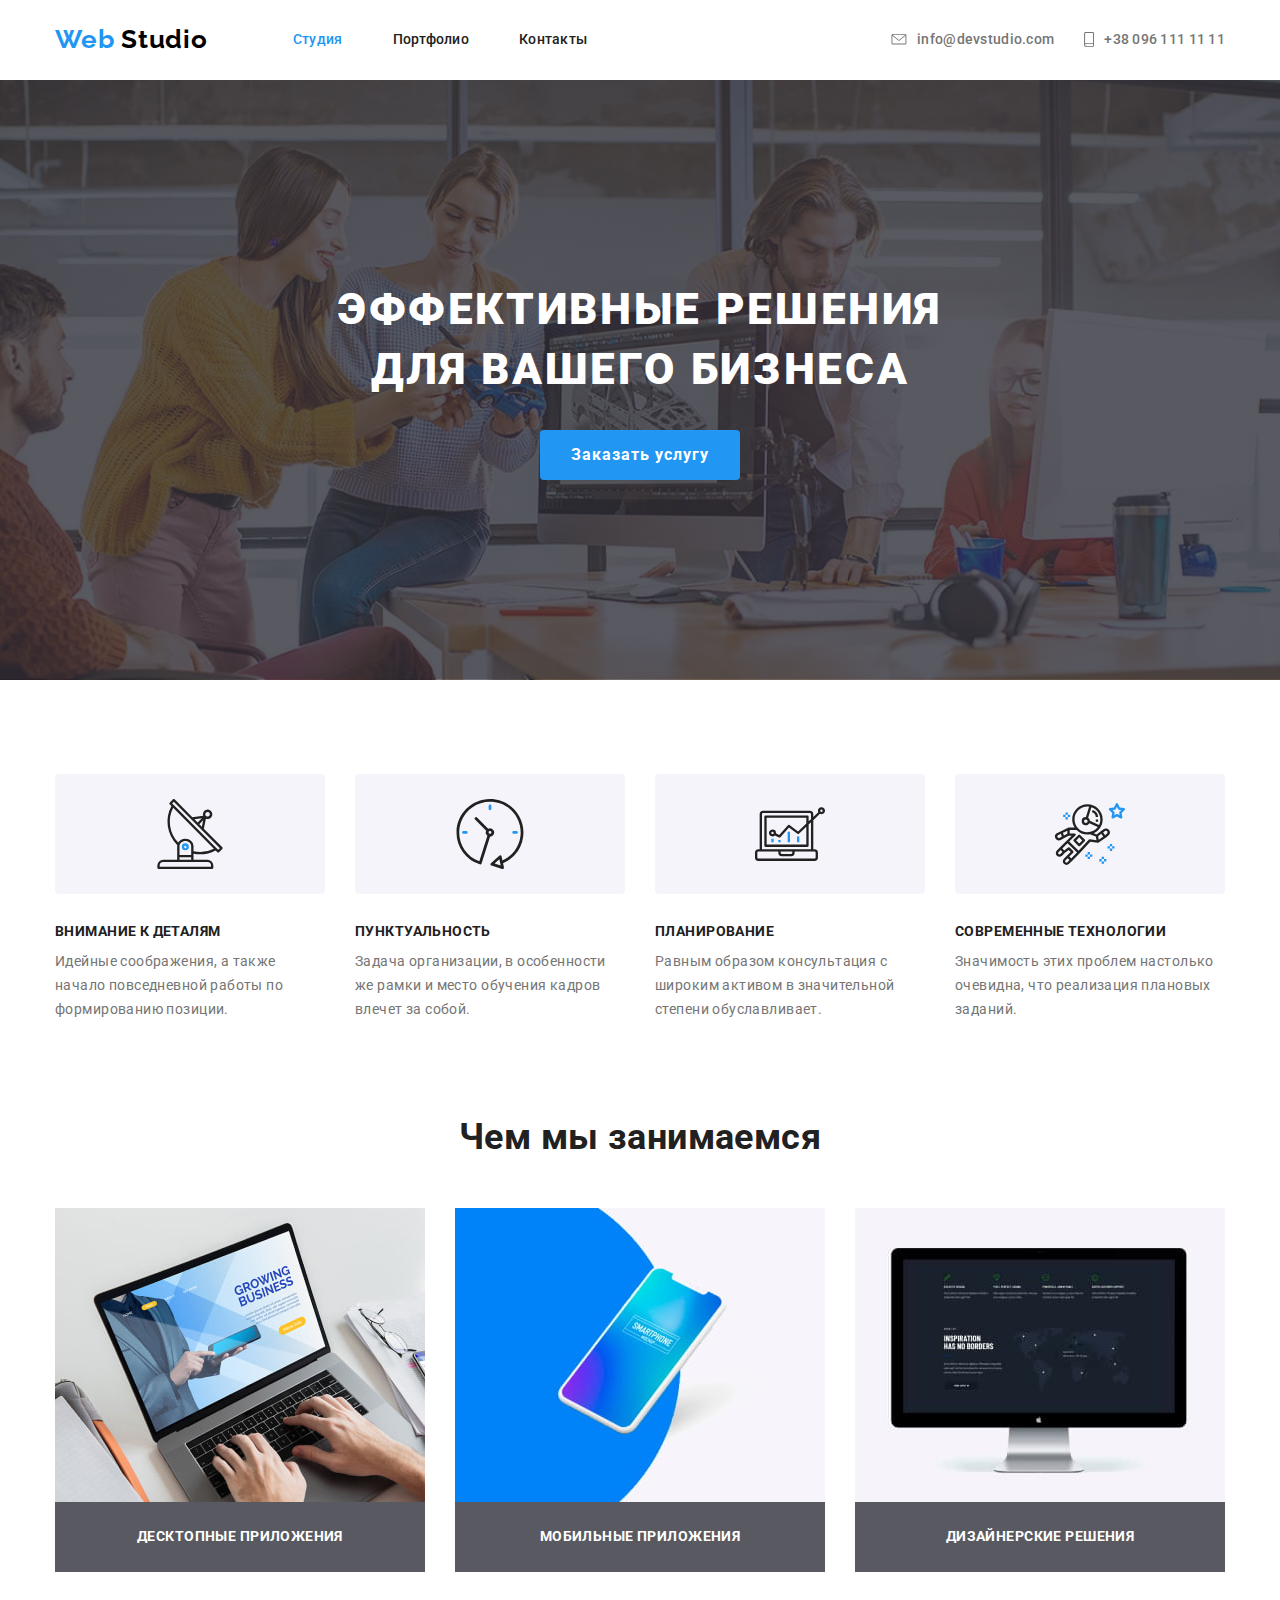
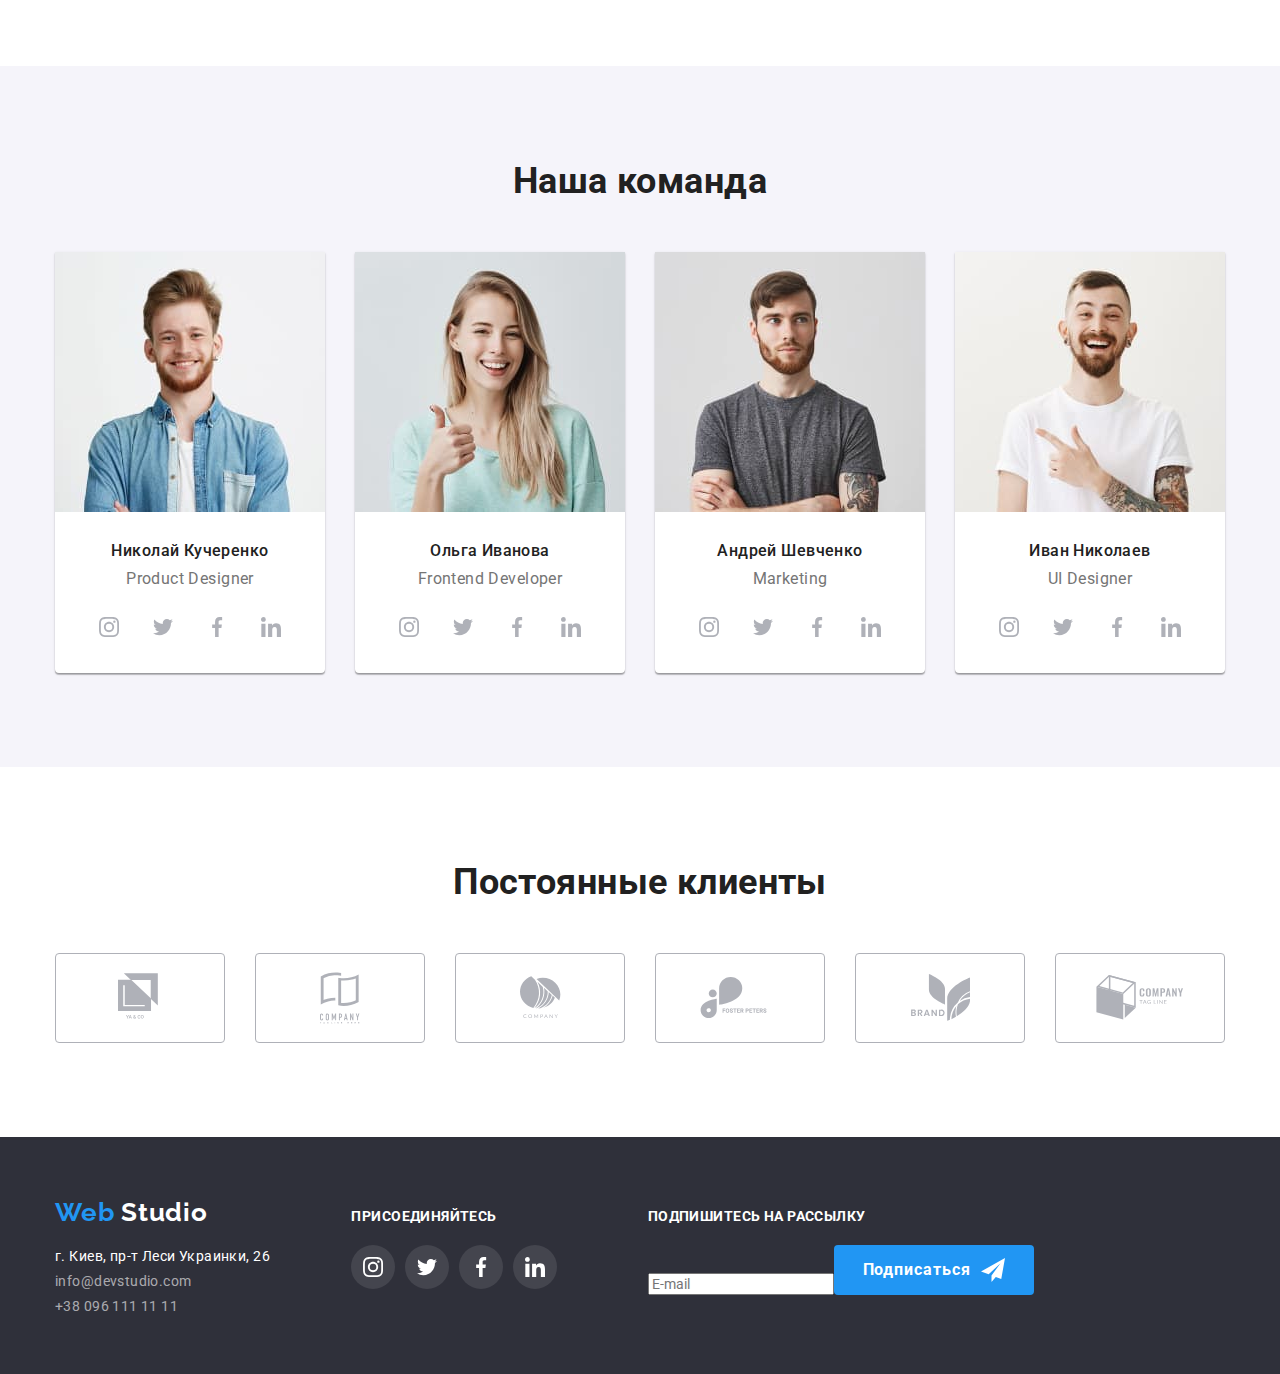
==== commit 265d5084: "исправляет именования классов и позиционирует карточки падингами" ====
--- a/index.html
+++ b/index.html
@@ -16,13 +16,13 @@
   </head>
   <body>
     <!-- Header -->
-    <header class="page-header page-header_main">
-      <div class="container page-header__container">
-        <a href="./index.html" class="link logo nav__logo">
-          Web
-          <span class="logo__text">Studio</span>
-        </a>
+    <header class="header header_main">
+      <div class="container header__container">
         <nav class="nav">
+          <a href="./index.html" class="link logo nav__logo">
+            Web
+            <span class="logo__text">Studio</span>
+          </a>
           <ul class="list nav-list">
             <li class="nav-list__item">
               <a href="./index.html" class="link nav__link nav__link_current">
@@ -39,8 +39,8 @@
             </li>
           </ul>
         </nav>
-        <ul class="list contacts-list">
-          <li class="contacts-list__item">
+        <ul class="list contacts">
+          <li class="contacts__item">
             <a
               href="mailto:info@devstudio.com"
               class="link contacts__link"
@@ -49,10 +49,10 @@
               <svg class="contacts-icon" width="16" height="11.2">
                 <use href="./images/symbol-defs.svg#envelope"></use>
               </svg>
-              info@devstudio.com
+              <span class="mail">info@devstudio.com</span>
             </a>
           </li>
-          <li class="contacts-list__item">
+          <li class="contacts__item">
             <a
               href="tel:+380961111111"
               class="link contacts__link"
@@ -61,13 +61,13 @@
               <svg class="contacts-icon" width="10" height="14.94">
                 <use href="./images/symbol-defs.svg#smartphone"></use>
               </svg>
-              +38 096 111 11 11
+              <span class="tel">+38 096 111 11 11</span>
             </a>
           </li>
         </ul>
       </div>
     </header>
-    <main>
+    <main class="main">
       <!-- Hero -->
       <section class="hero">
         <div class="hero-block">
@@ -85,35 +85,35 @@
           </button>
         </div>
       </section>
-      <!-- Features -->
-      <section class="section features">
+      <!-- pack -->
+      <section class="section pack">
         <div class="container">
           <h2 class="section__title visually-hidden">Наши преимущества</h2>
-          <ul class="list features-list cards">
-            <li class="features-list__item cards__item">
-              <h3 class="title features-list__title">Внимание к деталям</h3>
-              <p class="features-list__text">
+          <ul class="list pack-list cards">
+            <li class="pack-list__item cards__item">
+              <h3 class="title pack-list__title">Внимание к деталям</h3>
+              <p class="pack-list__text">
                 Идейные соображения, а также начало повседневной работы по
                 формированию позиции.
               </p>
             </li>
-            <li class="features-list__item cards__item">
-              <h3 class="title features-list__title">Пунктуальность</h3>
-              <p class="features-list__text">
+            <li class="pack-list__item cards__item">
+              <h3 class="title pack-list__title">Пунктуальность</h3>
+              <p class="pack-list__text">
                 Задача организации, в особенности же рамки и место обучения
                 кадров влечет за собой.
               </p>
             </li>
-            <li class="features-list__item cards__item">
-              <h3 class="title features-list__title">Планирование</h3>
-              <p class="features-list__text">
+            <li class="pack-list__item cards__item">
+              <h3 class="title pack-list__title">Планирование</h3>
+              <p class="pack-list__text">
                 Равным образом консультация с широким активом в значительной
                 степени обуславливает.
               </p>
             </li>
-            <li class="features-list__item cards__item">
-              <h3 class="title features-list__title">Современные технологии</h3>
-              <p class="features-list__text">
+            <li class="pack-list__item cards__item">
+              <h3 class="title pack-list__title">Современные технологии</h3>
+              <p class="pack-list__text">
                 Значимость этих проблем настолько очевидна, что реализация
                 плановых заданий.
               </p>
@@ -122,57 +122,57 @@
         </div>
       </section>
       <!-- Benefits -->
-      <section class="section benefits">
+      <section class="section">
         <div class="container">
           <h2 class="title section__title">Чем мы занимаемся</h2>
-          <ul class="list benefits-list cards">
-            <li class="benefits-list__item cards__item">
+          <ul class="list benefits cards">
+            <li class="benefits__item cards__item">
               <img
                 src="./images/desktop-apps-image.jpg"
                 alt="ноутбук"
                 width="370"
                 height="294"
               />
-              <h3 class="benefits-list__title">Десктопные приложения</h3>
-            </li>
-            <li class="benefits-list__item cards__item">
+              <h3 class="benefits__title">Десктопные приложения</h3>
+            </li>
+            <li class="benefits__item cards__item">
               <img
                 src="./images/mobile-apps-image.jpg"
                 alt="смартфон"
                 width="370"
                 height="294"
               />
-              <h3 class="benefits-list__title">Мобильные приложения</h3>
-            </li>
-            <li class="benefits-list__item cards__item">
+              <h3 class="benefits__title">Мобильные приложения</h3>
+            </li>
+            <li class="benefits__item cards__item">
               <img
                 src="./images/design-solutions-image.jpg"
                 alt="монитор"
                 width="370"
                 height="294"
               />
-              <h3 class="benefits-list__title">Дизайнерские решения</h3>
+              <h3 class="benefits__title">Дизайнерские решения</h3>
             </li>
           </ul>
         </div>
       </section>
       <!-- Team -->
-      <section class="section team">
+      <section class="section section_secondary">
         <div class="container">
           <h2 class="title section__title">Наша команда</h2>
-          <ul class="list team-list cards">
-            <li class="team-list__item cards__item">
-              <img
-                src="./images/team-photos/john-smith.jpg"
-                alt=""
-                width="270"
-                height="260"
-                class="photo"
-              />
-              <div class="team-list__desc">
-                <h3 class="title name">Николай Кучеренко</h3>
-                <p lang="en" class="pos">Product Designer</p>
-                <ul class="list team-list__socials">
+          <ul class="list cards">
+            <li class="cards__item">
+              <div class="member">
+                <img
+                  src="./images/team-photos/john-smith.jpg"
+                  alt="Фото Николая Кучеренко"
+                  width="270"
+                  height="260"
+                  class="member__img"
+                />
+                <h3 class="title member__name">Николай Кучеренко</h3>
+                <p lang="en" class="member__pos">Product Designer</p>
+                <ul class="list socials">
                   <li class="socials__item">
                     <a
                       href="#"
@@ -220,18 +220,18 @@
                 </ul>
               </div>
             </li>
-            <li class="team-list__item cards__item">
-              <img
-                src="./images/team-photos/marta-stewart.jpg"
-                alt=""
-                width="270"
-                height="260"
-                class="photo"
-              />
-              <div class="team-list__desc">
-                <h3 class="title name">Ольга Иванова</h3>
-                <p lang="en" class="pos">Frontend Developer</p>
-                <ul class="list team-list__socials">
+            <li class="cards__item">
+              <div class="member">
+                <img
+                  src="./images/team-photos/marta-stewart.jpg"
+                  alt="Фото Ольги Ивановой"
+                  width="270"
+                  height="260"
+                  class="member__img"
+                />
+                <h3 class="title member__name">Ольга Иванова</h3>
+                <p lang="en" class="member__pos">Frontend Developer</p>
+                <ul class="list socials">
                   <li class="socials__item">
                     <a
                       href="#"
@@ -279,18 +279,18 @@
                 </ul>
               </div>
             </li>
-            <li class="team-list__item cards__item">
-              <img
-                src="./images/team-photos/robert-jakis.jpg"
-                alt=""
-                width="270"
-                height="260"
-                class="photo"
-              />
-              <div class="team-list__desc">
-                <h3 class="title name">Андрей Шевченко</h3>
-                <p lang="en" class="pos">Marketing</p>
-                <ul class="list team-list__socials">
+            <li class="cards__item">
+              <div class="member">
+                <img
+                  src="./images/team-photos/robert-jakis.jpg"
+                  alt="Фото Андрея Шевченко"
+                  width="270"
+                  height="260"
+                  class="member__img"
+                />
+                <h3 class="title member__name">Андрей Шевченко</h3>
+                <p lang="en" class="member__pos">Marketing</p>
+                <ul class="list socials">
                   <li class="socials__item">
                     <a
                       href="#"
@@ -338,18 +338,18 @@
                 </ul>
               </div>
             </li>
-            <li class="team-list__item cards__item">
-              <img
-                src="./images/team-photos/martin-doe.jpg"
-                alt=""
-                width="270"
-                height="260"
-                class="photo"
-              />
-              <div class="team-list__desc">
-                <h3 class="title name">Иван Николаев</h3>
-                <p lang="en" class="pos">UI Designer</p>
-                <ul class="list team-list__socials">
+            <li class="cards__item">
+              <div class="member">
+                <img
+                  src="./images/team-photos/martin-doe.jpg"
+                  alt="Фото Ивана Николаева"
+                  width="270"
+                  height="260"
+                  class="member__img"
+                />
+                <h3 class="title member__name">Иван Николаев</h3>
+                <p lang="en" class="member__pos">UI Designer</p>
+                <ul class="list socials">
                   <li class="socials__item">
                     <a
                       href="#"
@@ -401,84 +401,72 @@
         </div>
       </section>
       <!-- Список клиентов -->
-      <section class="section clients">
+      <section class="section">
         <div class="container">
           <h2 class="title section__title">Постоянные клиенты</h2>
-          <ul class="list clients-list cards">
-            <li class="clients-list__item cards__item">
+          <ul class="list cards">
+            <li class="cards__item">
               <a
                 href="#"
                 aria-label="ссылка на сайт клиента"
-                class="clients-list__link link"
-              >
-                <svg
-                  class="clients-list__logo"
-                  width="44.27px"
-                  height="49.23px"
-                >
+                class="link clients-link"
+              >
+                <svg class="clients-logo" width="44" height="49">
                   <use href="./images/symbol-defs.svg#logo1"></use>
                 </svg>
               </a>
             </li>
-            <li class="clients-list__item cards__item">
+            <li class="cards__item">
               <a
                 href="#"
                 aria-label="ссылка на сайт клиента"
-                class="clients-list__link link"
-              >
-                <svg class="clients-list__logo" width="40px" height="52px">
+                class="link clients-link"
+              >
+                <svg class="clients-logo" width="40" height="52">
                   <use href="./images/symbol-defs.svg#logo2"></use>
                 </svg>
               </a>
             </li>
-            <li class="clients-list__item cards__item">
+            <li class="cards__item">
               <a
                 href="#"
                 aria-label="ссылка на сайт клиента"
-                class="clients-list__link link"
-              >
-                <svg class="clients-list__logo" width="41px" height="42.6px">
+                class="link clients-link"
+              >
+                <svg class="clients-logo" width="41" height="42.6">
                   <use href="./images/symbol-defs.svg#logo3"></use>
                 </svg>
               </a>
             </li>
-            <li class="clients-list__item cards__item">
+            <li class="cards__item">
               <a
                 href="#"
                 aria-label="ссылка на сайт клиента"
-                class="clients-list__link link"
-              >
-                <svg
-                  class="clients-list__logo"
-                  width="79.66px"
-                  height="42.02px"
-                >
+                class="link clients-link"
+              >
+                <svg class="clients-logo" width="80" height="42">
                   <use href="./images/symbol-defs.svg#logo4"></use>
                 </svg>
               </a>
             </li>
-            <li class="clients-list__item cards__item">
+            <li class="cards__item">
               <a
                 href="#"
                 aria-label="ссылка на сайт клиента"
-                class="clients-list__link link"
-              >
-                <svg class="clients-list__logo" width="59px" height="47px">
+                class="link clients-link"
+              >
+                <svg class="clients-logo" width="59" height="47">
                   <use href="./images/symbol-defs.svg#logo5"></use>
                 </svg>
               </a>
             </li>
-            <li class="clients-list__item cards__item">
+            <li class="cards__item">
               <a
                 href="#"
                 aria-label="ссылка на сайт клиента"
-                class="clients-list__link link"
-              >
-                <svg
-                  class="clients-list__logo"
-                  width="88.48px"
-                  height="45.44px"
-                >
+                class="link clients-link"
+              >
+                <svg class="clients-logo" width="88" height="45">
                   <use href="./images/symbol-defs.svg#logo6"></use>
                 </svg>
               </a>
@@ -495,31 +483,27 @@
             Web
             <span class="logo__text_inverse">Studio</span>
           </a>
-          <address class="address-list">
-            <ul class="list address-list">
-              <li class="address-list__item">
-                <span class="address-list__text">
-                  г. Киев, пр-т Леси Украинки, 26
-                </span>
-              </li>
-              <li class="address-list__item">
-                <a
-                  href="mailto:info@devstudio.com"
-                  class="link contacts__link address-list__link"
-                >
-                  info@devstudio.com
-                </a>
-              </li>
-              <li class="address-list__item">
-                <a
-                  href="tel:+380961111111"
-                  class="link contacts__link address-list__link"
-                >
-                  +38 096 111 11 11
-                </a>
-              </li>
-            </ul>
-          </address>
+          <address class="address">г. Киев, пр-т Леси Украинки, 26</address>
+          <ul class="list contacts">
+            <li class="contacts__item">
+              <a
+                href="mailto:info@devstudio.com"
+                class="link contacts__link contacts__link_second"
+                aria-label="Написать на электорнную почту info@devstudio.com"
+              >
+                <span class="mail">info@devstudio.com</span>
+              </a>
+            </li>
+            <li class="contacts__item">
+              <a
+                href="tel:+380961111111"
+                class="link contacts__link contacts__link_second"
+                aria-label="Позвонить по номеру +380961111111"
+              >
+                <span class="tel">+38 096 111 11 11</span>
+              </a>
+            </li>
+          </ul>
         </div>
         <div class="socials-block">
           <!-- Призыв -->
@@ -575,12 +559,17 @@
           <!-- Призыв -->
           <b class="subscribe">Подпишитесь на рассылку</b>
           <!-- Форма подписки (пока не размечаем) -->
-          <button type="button" class="button subscribe__button">
-            Подписаться
-            <svg class="send-icon" width="24" height="24">
-              <use href="./images/symbol-defs.svg#send"></use>
-            </svg>
-          </button>
+          <div class="form-box">
+            <form action="" method="post">
+              <input type="email" placeholder="E-mail" />
+            </form>
+            <button type="button" class="button subscribe__button">
+              Подписаться
+              <svg class="send-icon" width="24" height="24">
+                <use href="./images/symbol-defs.svg#send"></use>
+              </svg>
+            </button>
+          </div>
         </div>
       </div>
     </footer>
--- a/css/styles.css
+++ b/css/styles.css
@@ -42,6 +42,10 @@
   font-family: Roboto, sans-serif;
   letter-spacing: 0.03em;
   font-size: 14px;
+
+  min-width: 320px;
+  overflow-y: auto;
+  overflow-x: hidden;
 }
 
 .list {
@@ -109,15 +113,15 @@
 }
 
 /* Header */
-.page-header {
+.header {
   border-bottom: 1px solid #ececec;
 }
 
-.page-header_main {
+.header_main {
   border-bottom: 1px solid transparent;
 }
 
-.page-header__container {
+.header__container {
   display: flex;
   padding-top: 24px;
   padding-bottom: 24px;
@@ -125,7 +129,7 @@
 
 .nav,
 .nav-list,
-.contacts-list {
+.contacts {
   display: flex;
   align-items: center;
 }
@@ -139,7 +143,7 @@
 }
 
 .nav__link,
-.contacts__link {
+.header__container .contacts__link {
   padding-bottom: 5px;
   padding-top: 5px;
 
@@ -163,11 +167,11 @@
   color: var(--accent-color);
 }
 
-.contacts-list {
+.header__container .contacts {
   margin-left: auto;
 }
 
-.contacts-list__item:not(:last-child) {
+.header__container .contacts__item:not(:last-child) {
   margin-right: 30px;
 }
 
@@ -186,7 +190,7 @@
 
 /* Hero */
 .hero {
-  max-width: 1600px;
+  max-width: 1920px;
   margin-left: auto;
   margin-right: auto;
   padding-top: 200px;
@@ -200,6 +204,7 @@
     url(../images/hero-bg.jpg);
   background-repeat: no-repeat;
   background-position: center;
+  background-size: cover;
 }
 
 .hero-block {
@@ -252,23 +257,26 @@
 /* Стили для карточек секций */
 .cards {
   display: flex;
-}
-
-.cards__item:not(:last-child) {
-  margin-right: 30px;
-}
-
-/* Features - спрячем пока полностью заголовок секции */
-
-.features-list__item {
-  width: calc((100% - 30px * 3) / 4);
-}
-
-.features {
+  flex-wrap: wrap;
+  margin: -15px -15px;
+}
+
+.cards__item {
+  padding: 15px;
+}
+
+/* pack - спрячем пока полностью заголовок секции */
+
+.pack-list__item,
+.section_secondary .cards__item {
+  width: calc(100% / 4);
+}
+
+.pack {
   padding-bottom: 0;
 }
 
-.features-list__title {
+.pack-list__title {
   margin-bottom: 10px;
 
   font-weight: 700;
@@ -277,14 +285,14 @@
   text-transform: uppercase;
 }
 
-.features-list__text {
+.pack-list__text {
   font-size: 14px;
   line-height: 1.71;
 }
 
-/* Декорируем список Features иконками*/
-
-.features-list__item::before {
+/* Декорируем список pack иконками*/
+
+.pack-list__item::before {
   display: block;
   content: '';
   height: 120px;
@@ -296,17 +304,17 @@
   background-position: center;
 }
 
-.features-list__item:nth-child(1)::before {
+.pack-list__item:nth-child(1)::before {
   background-image: url(../images/svg-icons/antenna.svg);
 }
 
-.features-list__item:nth-child(2)::before {
+.pack-list__item:nth-child(2)::before {
   background-image: url(../images/svg-icons/clock.svg);
 }
-.features-list__item:nth-child(3)::before {
+.pack-list__item:nth-child(3)::before {
   background-image: url(../images/svg-icons/diagram.svg);
 }
-.features-list__item:nth-child(4)::before {
+.pack-list__item:nth-child(4)::before {
   background-image: url(../images/svg-icons/astronaut.svg);
 }
 
@@ -322,11 +330,12 @@
 }
 
 /* Позже сделаем эффект накладывания текста с фоном поверх картинки*/
-.benefits-list__item {
-  width: calc((100% - 30px * 2) / 3);
-}
-
-.benefits-list__title {
+.benefits__item,
+.project {
+  width: calc(100% / 3);
+}
+
+.benefits__title {
   padding-top: 27px;
   padding-bottom: 27px;
 
@@ -341,12 +350,12 @@
 
 /*Команда*/
 
-.team {
+.section_secondary {
   background-color: var(--secondary-bg-color);
 }
 
-.team-list__item {
-  width: calc((100% - 30px * 3) / 4);
+.member {
+  padding-bottom: 24px;
   border-bottom-left-radius: 4px;
   border-bottom-right-radius: 4px;
 
@@ -355,26 +364,20 @@
     0px 1px 3px rgba(0, 0, 0, 0.12);
 }
 
-.photo {
+.member__img {
   margin-bottom: 30px;
 }
 
-.team-list__desc {
-  padding-right: 32px;
-  padding-left: 32px;
-  padding-bottom: 24px;
-}
-
-.name,
-.pos {
+.member__name,
+.member__pos {
   font-size: 16px;
   text-align: center;
 }
-.name {
+.member__name {
   margin-bottom: 10px;
   font-weight: 500;
 }
-.pos {
+.member__pos {
   margin-bottom: 16px;
 }
 
@@ -396,7 +399,7 @@
   background-color: var(--accent-color);
 }
 
-.team-list__socials {
+.member .socials {
   display: flex;
   justify-content: center;
 }
@@ -412,7 +415,7 @@
 
 /* Clients*/
 
-.clients-list__link {
+.clients-link {
   display: flex;
   align-items: center;
   justify-content: center;
@@ -426,12 +429,12 @@
   color: var(--border-icon-color);
 }
 
-.clients-list__logo {
+.clients-logo {
   fill: currentColor;
 }
 
-.clients-list__link:hover,
-.clients-list__link:focus {
+.clients-link:hover,
+.clients-link:focus {
   color: var(--accent-color);
   border: 1px solid var(--accent-color);
 }
@@ -456,20 +459,22 @@
   width: calc((100% - 30px * 3) / 4);
 }
 
-.address-list {
+.address {
   margin-top: 20px;
-}
-
-.address-list__text {
+  margin-bottom: 9px;
   color: var(--primary-white-color);
   font-weight: 400;
 }
 
-.address-list__link {
+.contacts__link_second {
   color: rgba(255, 255, 255, 0.6);
 }
-
-.address-list__item:not(:last-child) {
+.address-block .contacts {
+  flex-direction: column;
+  align-items: flex-start;
+}
+
+.address-block .contacts__item:not(:last-child) {
   margin-bottom: 9px;
 }
 
@@ -494,6 +499,11 @@
 
 .subscribe-block {
   width: calc(100% / 2);
+}
+
+.form-box {
+  display: flex;
+  align-items: flex-end;
 }
 
 .subscribe__button {
@@ -545,22 +555,13 @@
 
 /* Оформление списка карточек*/
 
-.works {
-  flex-wrap: wrap;
-  justify-content: space-between;
-}
-
-.works-card__link:hover,
-.works-card__link:focus {
+.project__link:hover,
+.project__link:focus {
   box-shadow: 1px 4px 6px rgba(0, 0, 0, 0.16), 0px 4px 4px rgba(0, 0, 0, 0.06),
     0px 1px 1px rgba(0, 0, 0, 0.12);
 }
 
-.works-card:nth-child(n + 4) {
-  margin-top: 30px;
-}
-
-.works-card__content {
+.project__content {
   padding-top: 20px;
   padding-bottom: 20px;
   padding-right: 24px;
@@ -571,7 +572,7 @@
   border-right: 1px solid #eeeeee;
 }
 
-.works-card__title {
+.project__title {
   margin-bottom: 4px;
 
   font-size: 18px;
@@ -579,13 +580,13 @@
   letter-spacing: 0.06em;
 }
 
-.works-card__category {
+.project__category {
   color: var(--primary-text-color);
   font-size: 16px;
   line-height: 1.87;
 }
 
-.works-card__desc {
+.project__desc {
   display: none;
 
   background-color: var(--accent-color);
